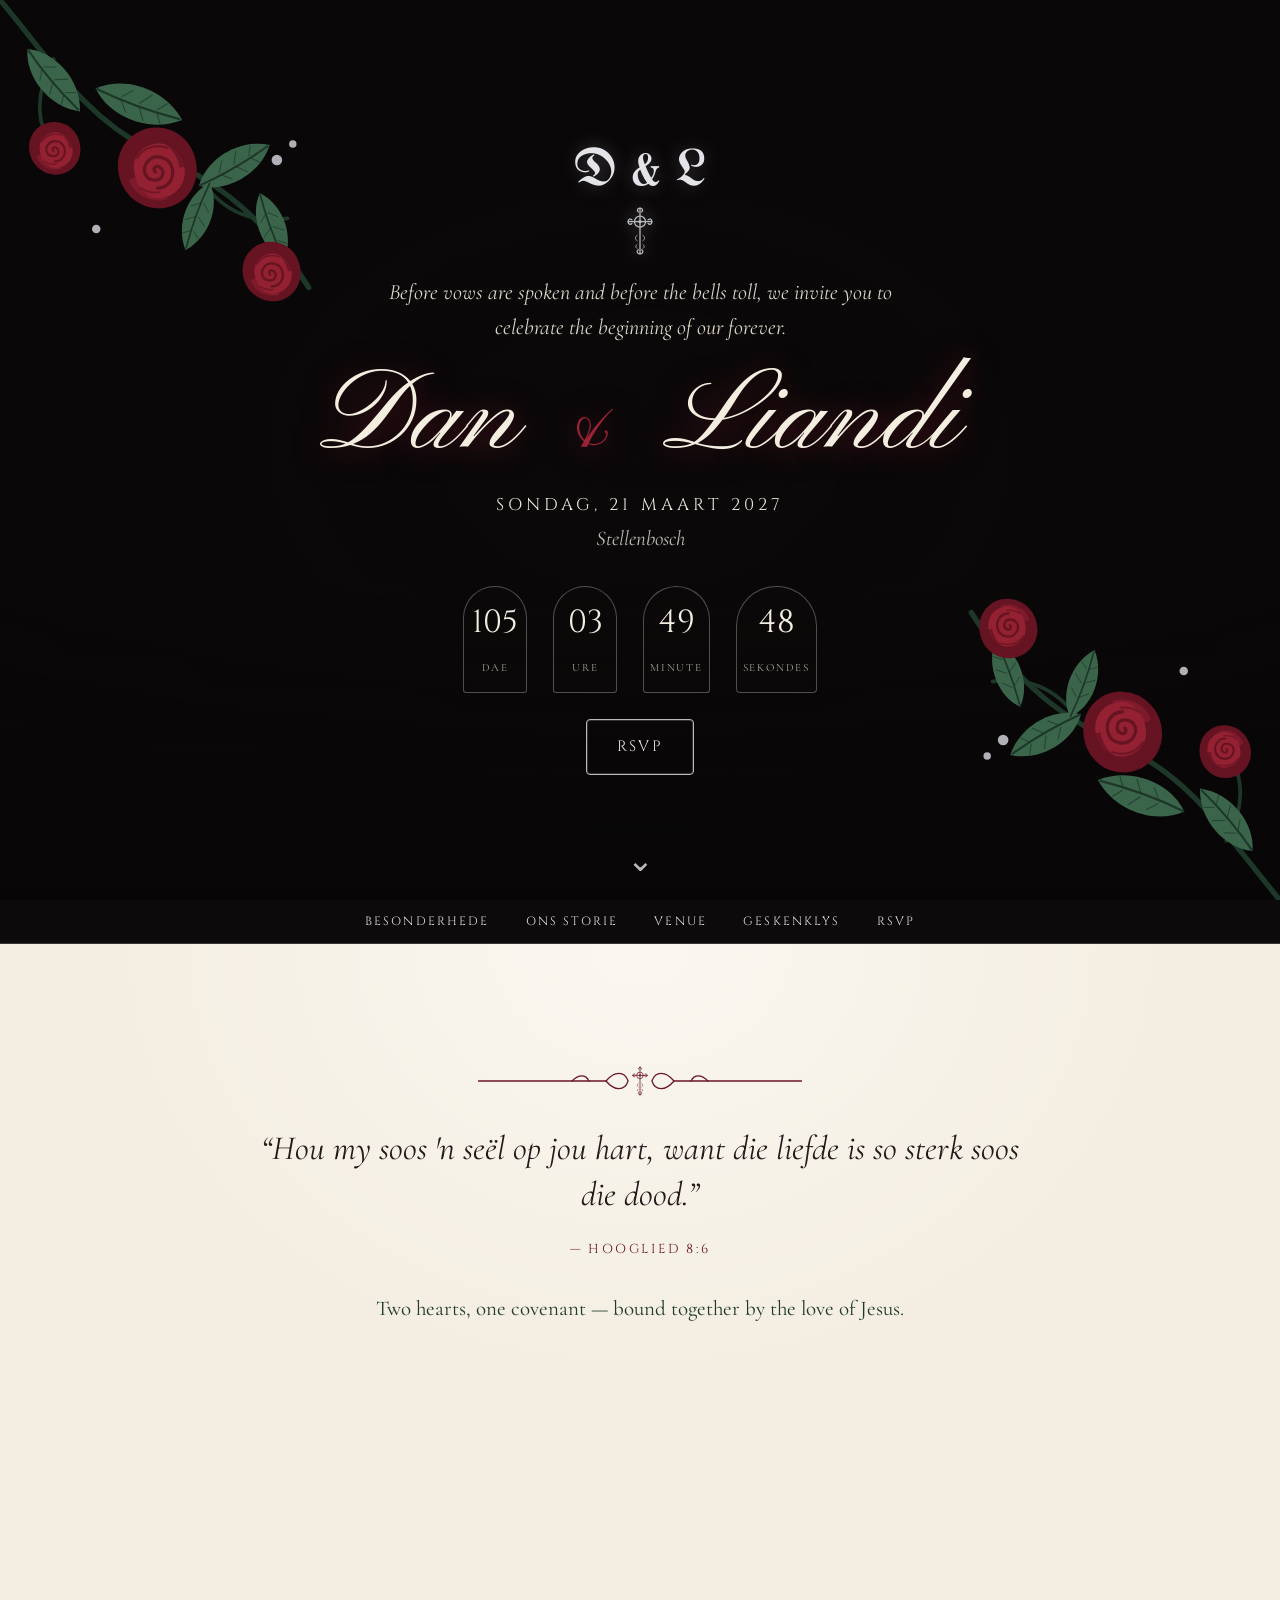
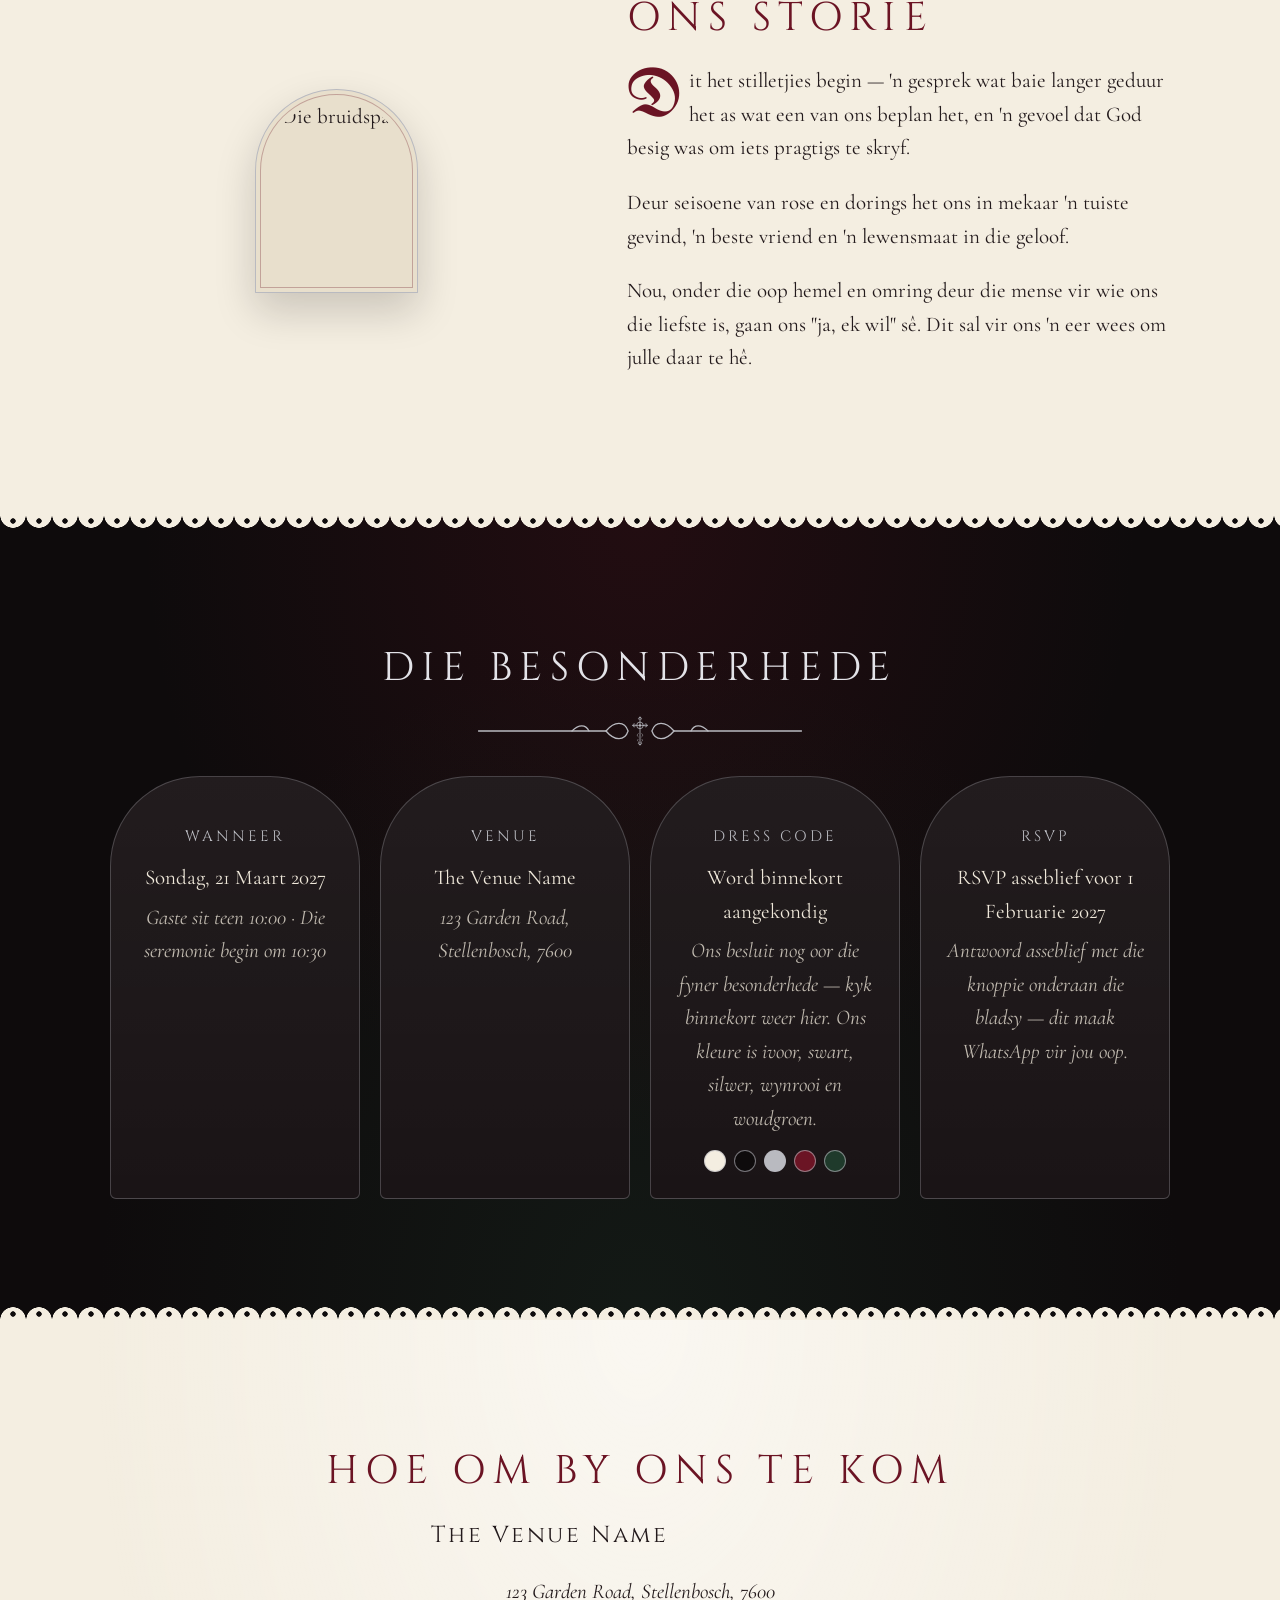
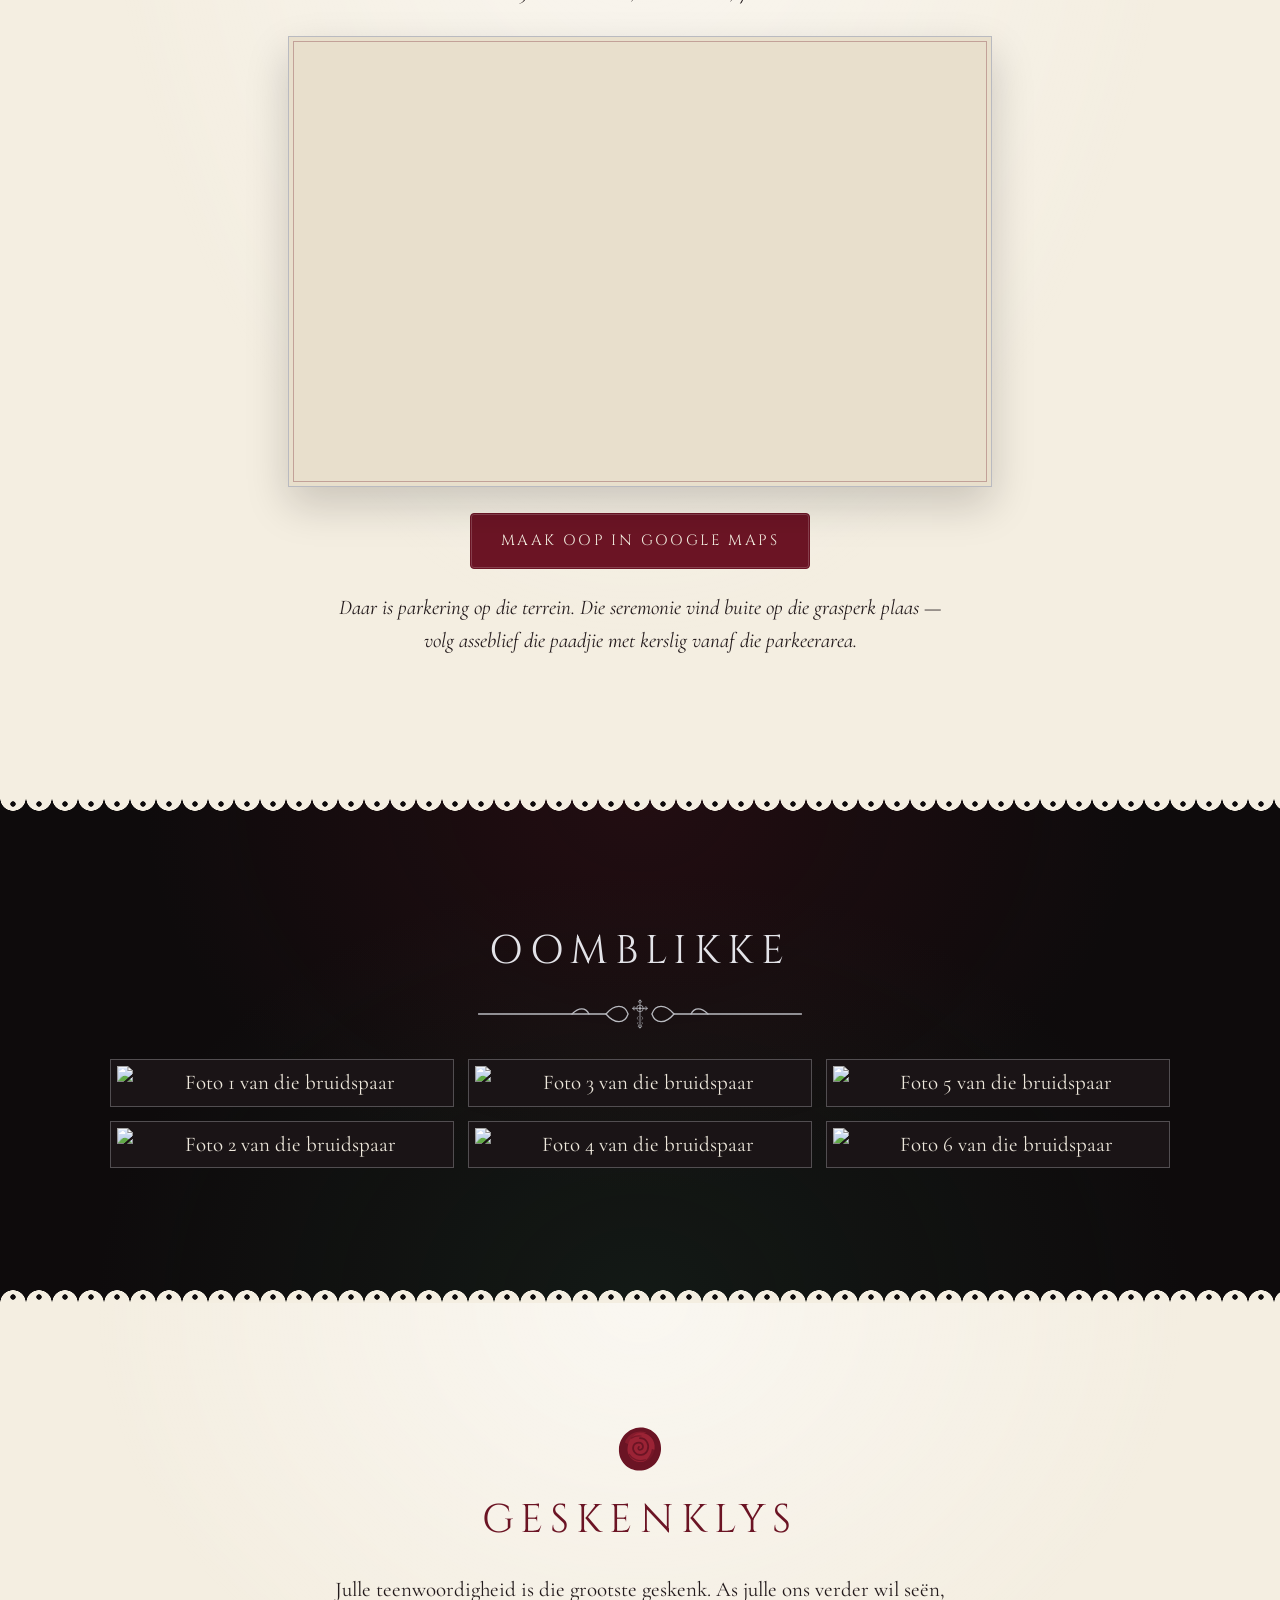
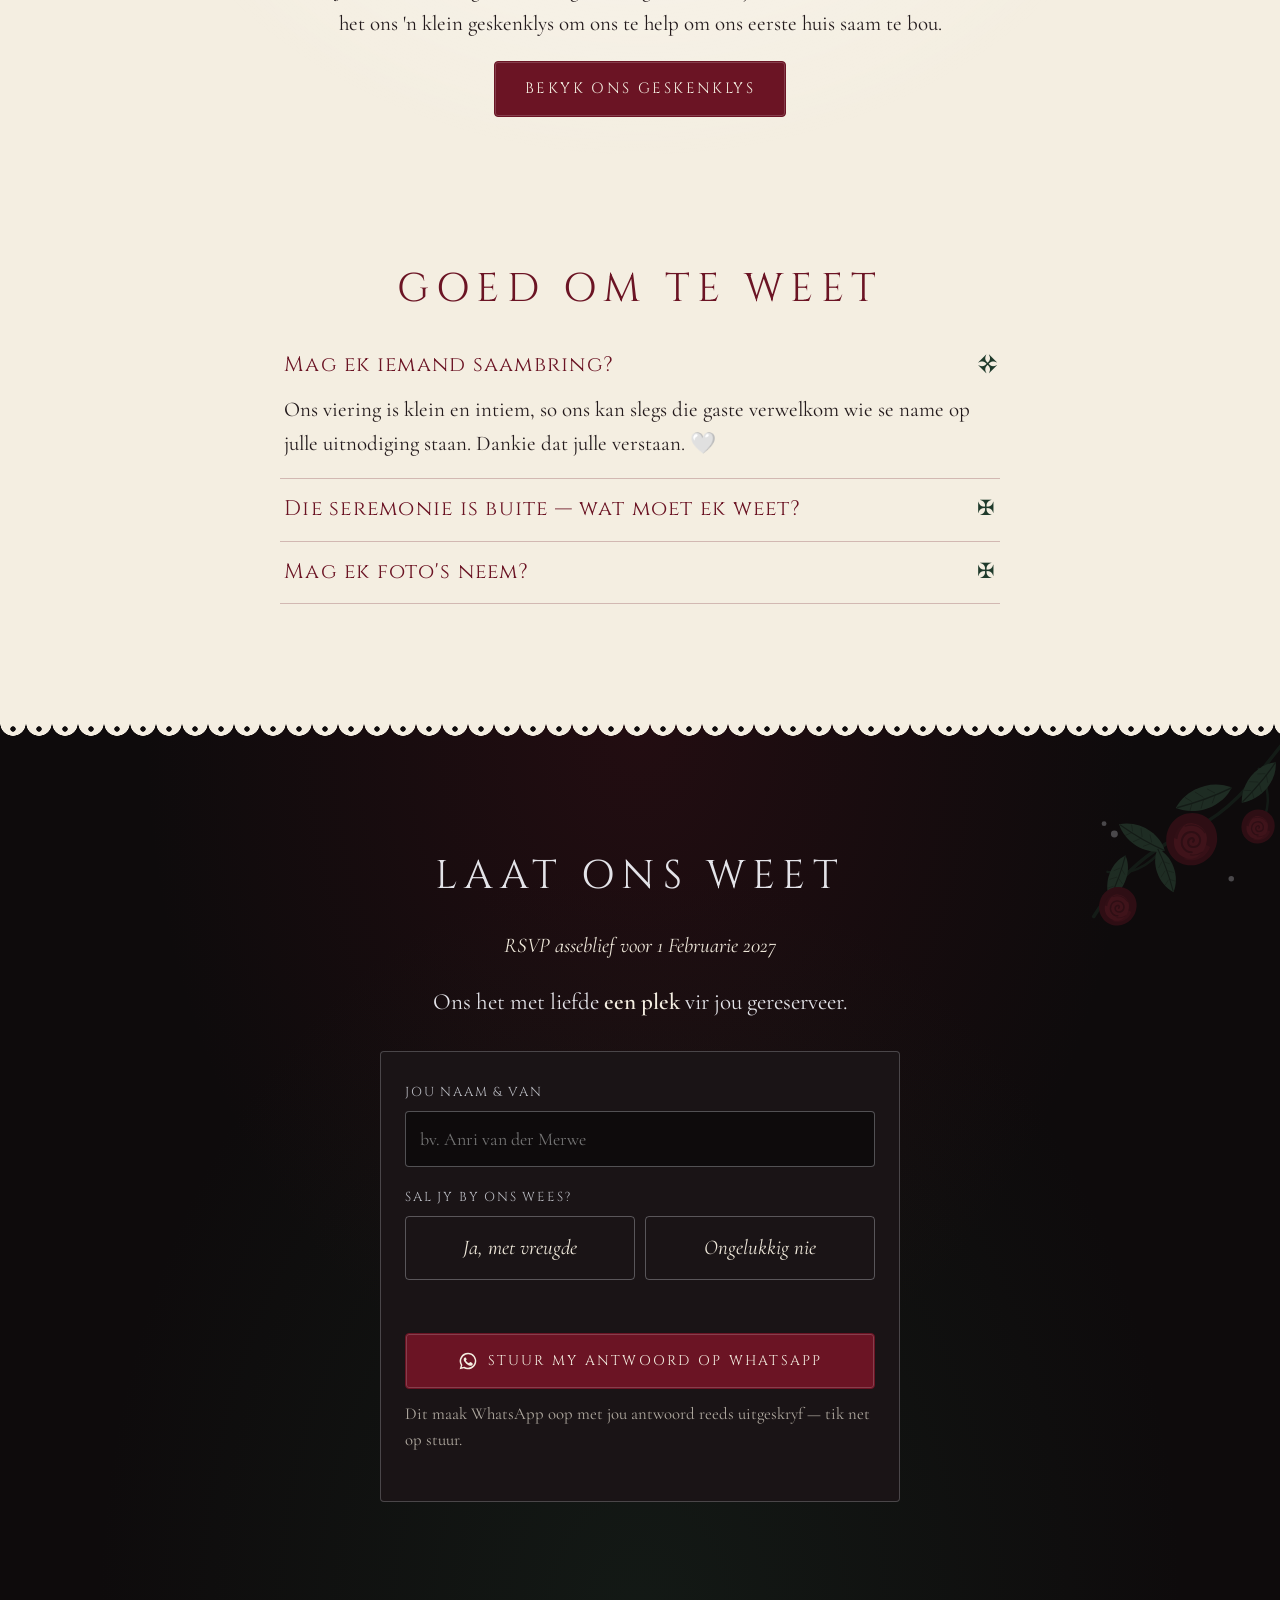
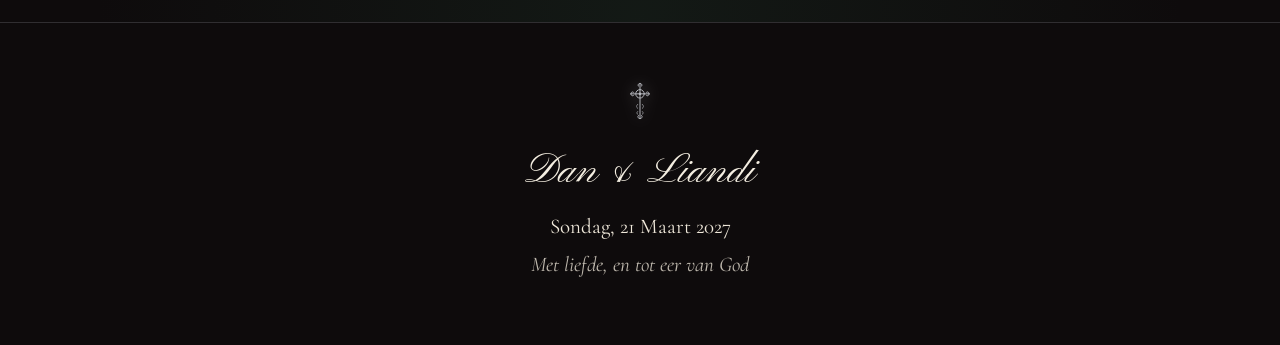
==== index.html @ 7fee4088 "Add files via upload" ====
<!DOCTYPE html>
<html lang="af">
<head>
  <meta charset="utf-8">
  <meta name="viewport" content="width=device-width, initial-scale=1">
  <!-- ✦ Title & WhatsApp link preview: edit these by hand (WhatsApp can't read config.js).
       og:image must be a FULL web address, e.g. https://your-site.netlify.app/images/preview.jpg -->
  <title>Dan &amp; Liandi · Ons Troue</title>
  <meta name="description" content="Voordat die geloftes uitgespreek word en die klokke lui, nooi ons julle om die begin van ons ewigheid saam met ons te vier.">
  <meta property="og:title" content="Dan &amp; Liandi · Ons Troue">
  <meta property="og:description" content="Jy is genooi! Tik om al die besonderhede te sien en te RSVP.">
  <meta property="og:type" content="website">
  <meta property="og:image" content="images/placeholder-hero.svg">
  <meta name="theme-color" content="#0E0B0C">

  <link rel="preconnect" href="https://fonts.googleapis.com">
  <link rel="preconnect" href="https://fonts.gstatic.com" crossorigin>
  <link href="https://fonts.googleapis.com/css2?family=Cinzel:wght@400;600&family=Cormorant+Garamond:ital,wght@0,400;0,500;0,600;1,400&family=Pinyon+Script&family=UnifrakturMaguntia&display=swap" rel="stylesheet">
  <link rel="stylesheet" href="style.css">
  <link rel="icon" href="data:image/svg+xml,%3Csvg xmlns='http://www.w3.org/2000/svg' viewBox='0 0 100 100'%3E%3Ctext y='.9em' font-size='90'%3E🌹%3C/text%3E%3C/svg%3E">
</head>
<body>

<!-- ============ SVG ORNAMENT LIBRARY (roses, leaves, cross) ============ -->
<svg width="0" height="0" style="position:absolute" aria-hidden="true">
  <defs>
    <symbol id="rose" viewBox="0 0 100 100">
      <path d="M50 10C72 9 90 27 89 50C88 73 71 90 49 90C27 90 10 72 11 50C12 28 29 11 50 10Z" style="fill:var(--burgundy)"/>
      <path d="M22 38C28 20 48 14 62 20C50 22 38 30 34 44Z" style="fill:var(--burgundy-lt)" opacity=".55"/>
      <path d="M50 20C67 20 79 33 77 50C75 65 63 76 48 74C35 72 25 61 27 47C29 32 39 21 50 20Z" style="fill:var(--burgundy-lt)"/>
      <path d="M78 52C76 70 60 82 44 80C58 76 70 66 72 50Z" style="fill:var(--burgundy)" opacity=".8"/>
      <path d="M50 30C62 30 68 42 64 52C60 62 46 64 40 56C34 48 38 38 48 38C56 38 58 48 52 51C48 53 45 49 48 46" fill="none" style="stroke:var(--burgundy)" stroke-width="3.2" stroke-linecap="round"/>
      <path d="M30 60C36 70 48 74 60 70" fill="none" style="stroke:var(--burgundy)" stroke-width="2.2" stroke-linecap="round" opacity=".8"/>
      <path d="M34 30C40 26 46 25 52 26" fill="none" style="stroke:var(--burgundy)" stroke-width="2" stroke-linecap="round" opacity=".7"/>
    </symbol>
    <symbol id="leaf" viewBox="0 0 100 50">
      <path d="M2 25C25 2 70 0 98 25C70 50 25 48 2 25Z" style="fill:var(--forest-lt)"/>
      <path d="M2 25C30 22 65 22 96 25" fill="none" style="stroke:var(--forest)" stroke-width="2.4"/>
      <path d="M30 24L40 12M50 24L60 10M70 24L78 13M30 26L40 37M50 26L60 39M70 26L78 36" style="stroke:var(--forest)" stroke-width="1.3" fill="none" opacity=".7"/>
    </symbol>
    <symbol id="spray" viewBox="0 0 320 320">
      <path d="M10 310C60 250 90 200 150 170C200 145 250 120 300 40" fill="none" style="stroke:var(--forest)" stroke-width="5" stroke-linecap="round"/>
      <path d="M60 255C40 220 45 190 60 170M200 140C220 110 250 100 280 105" fill="none" style="stroke:var(--forest)" stroke-width="3.5" stroke-linecap="round"/>
      <use href="#leaf" x="20" y="215" width="80" height="40" transform="rotate(-50 60 235)"/>
      <use href="#leaf" x="95" y="190" width="90" height="45" transform="rotate(-20 140 212)"/>
      <use href="#leaf" x="190" y="135" width="80" height="40" transform="rotate(30 230 155)"/>
      <use href="#leaf" x="230" y="80" width="70" height="35" transform="rotate(-70 265 97)"/>
      <use href="#leaf" x="160" y="90" width="70" height="35" transform="rotate(-110 195 107)"/>
      <use href="#rose" x="110" y="105" width="95" height="95"/>
      <use href="#rose" x="230" y="20" width="70" height="70"/>
      <use href="#rose" x="30" y="140" width="62" height="62"/>
      <circle cx="270" cy="160" r="5" style="fill:var(--silver)"/><circle cx="285" cy="175" r="3.5" style="fill:var(--silver)"/>
      <circle cx="100" cy="95" r="4" style="fill:var(--silver)"/>
    </symbol>
    <symbol id="cross" viewBox="0 0 80 120">
      <g fill="none" stroke="currentColor" stroke-width="3" stroke-linecap="round" stroke-linejoin="round">
        <path d="M40 6V114M12 38H68"/>
        <circle cx="40" cy="38" r="13"/>
        <path d="M40 6c-6 0-8 6-4 9M40 6c6 0 8 6 4 9M12 38c0-6 6-8 9-4M12 38c0 6 6 8 9 4M68 38c0-6-6-8-9-4M68 38c0 6-6 8-9 4M40 114c-7 0-9-7-4-10M40 114c7 0 9-7 4-10"/>
        <path d="M33 70c-5 4-5 10 0 13M47 70c5 4 5 10 0 13M33 92c-4 3-4 7 0 9M47 92c4 3 4 7 0 9" stroke-width="2"/>
      </g>
      <circle cx="40" cy="38" r="4" fill="currentColor"/>
    </symbol>
    <symbol id="divider" viewBox="0 0 400 40">
      <g fill="none" stroke="currentColor" stroke-width="1.5" stroke-linecap="round">
        <path d="M10 20H160M240 20H390"/>
        <path d="M160 20c10-12 22-12 26 0c-4 12-16 12-26 0ZM240 20c-10-12-22-12-26 0c4 12 16 12 26 0Z"/>
        <path d="M120 20c8-8 16-8 20 0M280 20c-8-8-16-8-20 0"/>
      </g>
      <use href="#cross" x="188" y="2" width="24" height="36" style="color:inherit"/>
    </symbol>
  </defs>
</svg>

<!-- ============ OPENING (dark) ============ -->
<header class="hero" id="top">
  <div class="hero__bg" data-bg="images.hero"></div>
  <div class="petals" id="petals" aria-hidden="true"></div>
  <svg class="spray spray--tl" aria-hidden="true"><use href="#spray"/></svg>
  <svg class="spray spray--br" aria-hidden="true"><use href="#spray"/></svg>

  <div class="hero__inner">
    <p class="greeting" id="greeting" hidden></p>
    <div class="monogram" data-bind="couple.monogram"></div>
    <svg class="cross-ornament" aria-hidden="true"><use href="#cross"/></svg>
    <p class="intro" data-bind="words.intro"></p>
    <h1 class="names">
      <span data-bind="couple.partner1"></span>
      <span class="joiner" data-bind="couple.joiner"></span>
      <span data-bind="couple.partner2"></span>
    </h1>
    <p class="hero__date" data-bind="dateText"></p>
    <p class="hero__place" data-bind="venue.town"></p>

    <div class="countdown" id="countdown" data-show="countdown">
      <div><span id="cd-days">0</span><small>dae</small></div>
      <div><span id="cd-hours">0</span><small>ure</small></div>
      <div><span id="cd-mins">0</span><small>minute</small></div>
      <div><span id="cd-secs">0</span><small>sekondes</small></div>
    </div>

    <a class="btn btn--silver" href="#rsvp">RSVP</a>
  </div>
  <a class="scroll-hint" href="#scripture" aria-label="Rol af">⌄</a>
</header>

<nav class="nav" id="nav">
  <a href="#details">Besonderhede</a>
  <a href="#story" data-show="story">Ons storie</a>
  <a href="#venue" data-show="map">Venue</a>
  <a href="#registry" data-show="registry">Geskenklys</a>
  <a href="#rsvp">RSVP</a>
</nav>

<main>

<!-- ============ SCRIPTURE (ivory lace) ============ -->
<section class="section section--ivory scripture" id="scripture">
  <svg class="divider" aria-hidden="true"><use href="#divider"/></svg>
  <blockquote>
    <p>“<span data-bind="words.scripture"></span>”</p>
    <cite>— <span data-bind="words.scriptureRef"></span></cite>
  </blockquote>
  <p class="faith-line" data-bind="words.faithLine"></p>
</section>

<!-- ============ OUR STORY (ivory) ============ -->
<section class="section section--ivory lace-bottom story" id="story" data-show="story">
  <div class="story__grid">
    <figure class="frame frame--arch">
      <img data-src="images.couple" alt="Die bruidspaar" loading="lazy">
    </figure>
    <div>
      <h2 class="heading">Ons Storie</h2>
      <div id="story-text" class="story__text"></div>
    </div>
  </div>
</section>

<!-- ============ DETAILS (dark) ============ -->
<section class="section section--dark details" id="details">
  <h2 class="heading heading--light">Die Besonderhede</h2>
  <svg class="divider divider--silver" aria-hidden="true"><use href="#divider"/></svg>
  <div class="cards">
    <article class="card">
      <h3>Wanneer</h3>
      <p data-bind="dateText"></p>
      <p class="muted" data-bind="timeText"></p>
    </article>
    <article class="card">
      <h3>Venue</h3>
      <p data-bind="venue.name"></p>
      <p class="muted" data-bind="venue.address"></p>
    </article>
    <article class="card">
      <h3>Dress Code</h3>
      <p data-bind="dressCode.title"></p>
      <p class="muted" data-bind="dressCode.text"></p>
      <div class="swatches" id="swatches"></div>
    </article>
    <article class="card">
      <h3>RSVP</h3>
      <p data-bind="rsvp.deadlineText"></p>
      <p class="muted">Antwoord asseblief met die knoppie onderaan die bladsy — dit maak WhatsApp vir jou oop.</p>
    </article>
  </div>
</section>

<!-- ============ VENUE & MAP (ivory) ============ -->
<section class="section section--ivory lace-top lace-bottom venue" id="venue" data-show="map">
  <h2 class="heading">Hoe om by ons te kom</h2>
  <p class="venue__name" data-bind="venue.name"></p>
  <p class="muted" data-bind="venue.address"></p>
  <div class="map frame">
    <iframe id="map-frame" title="Kaart na die venue" loading="lazy" referrerpolicy="no-referrer-when-downgrade"></iframe>
  </div>
  <div class="btn-row">
    <a class="btn" id="maps-btn" target="_blank" rel="noopener">Maak oop in Google Maps</a>
    <a class="btn btn--ghost" id="waze-btn" target="_blank" rel="noopener" hidden>Maak oop in Waze</a>
  </div>
  <p class="note" data-bind="venue.directionsNote"></p>
</section>

<!-- ============ GALLERY (dark) ============ -->
<section class="section section--dark gallery" id="gallery" data-show="gallery">
  <h2 class="heading heading--light">Oomblikke</h2>
  <svg class="divider divider--silver" aria-hidden="true"><use href="#divider"/></svg>
  <div class="gallery__grid" id="gallery-grid"></div>
</section>

<!-- ============ REGISTRY (ivory) ============ -->
<section class="section section--ivory lace-top registry" id="registry" data-show="registry">
  <svg class="rose-mini" aria-hidden="true"><use href="#rose"/></svg>
  <h2 class="heading">Geskenklys</h2>
  <p class="narrow" data-bind="registry.text"></p>
  <a class="btn" id="registry-btn" target="_blank" rel="noopener" data-bind="registry.buttonText"></a>
</section>

<!-- ============ GOOD TO KNOW (ivory) ============ -->
<section class="section section--ivory lace-bottom faq" id="faq" data-show="faq">
  <h2 class="heading">Goed om te weet</h2>
  <div class="faq__list" id="faq-list"></div>
</section>

<!-- ============ RSVP (dark) ============ -->
<section class="section section--dark rsvp" id="rsvp">
  <svg class="spray spray--rsvp" aria-hidden="true"><use href="#spray"/></svg>
  <h2 class="heading heading--light">Laat ons weet</h2>
  <p class="muted" data-bind="rsvp.deadlineText"></p>
  <p class="seats-note" id="seats-note"></p>

  <form class="rsvp__form" id="rsvp-form" novalidate>
    <label class="field">
      <span>Jou naam &amp; van</span>
      <input id="rsvp-name" type="text" autocomplete="name" placeholder="bv. Anri van der Merwe" required>
    </label>

    <fieldset class="choice">
      <legend id="attend-legend">Sal jy by ons wees?</legend>
      <label><input type="radio" name="attend" value="yes"><span>Ja, met vreugde</span></label>
      <label><input type="radio" name="attend" value="no"><span>Ongelukkig nie</span></label>
    </fieldset>

    <label class="field" id="seats-field" hidden>
      <span>Hoeveel van julle kom?</span>
      <select id="rsvp-seats"></select>
    </label>

    <label class="field" id="dietary-field" hidden>
      <span>Enige dieetvereistes? <em>(opsioneel)</em></span>
      <input id="rsvp-dietary" type="text" placeholder="bv. vegetaries, neutallergie">
    </label>

    <p class="form-error" id="rsvp-error" role="alert"></p>
    <button class="btn btn--whatsapp" type="submit">
      <svg viewBox="0 0 24 24" width="20" height="20" aria-hidden="true"><path fill="currentColor" d="M12 2a10 10 0 0 0-8.6 15.1L2 22l5-1.3A10 10 0 1 0 12 2Zm0 18.2a8.2 8.2 0 0 1-4.2-1.2l-.3-.2-3 .8.8-2.9-.2-.3A8.2 8.2 0 1 1 12 20.2Zm4.5-6.1c-.2-.1-1.5-.7-1.7-.8s-.4-.1-.6.1-.7.8-.8 1-.3.2-.5.1a6.7 6.7 0 0 1-3.3-2.9c-.2-.4.2-.4.7-1.3.1-.2 0-.3 0-.4l-.8-1.8c-.2-.5-.4-.4-.6-.4h-.5a1 1 0 0 0-.7.3 3 3 0 0 0-.9 2.2 5.2 5.2 0 0 0 1.1 2.8 11.9 11.9 0 0 0 4.6 4c1.7.7 2.4.8 3.2.7a2.8 2.8 0 0 0 1.8-1.3 2.3 2.3 0 0 0 .2-1.3c-.1-.1-.3-.2-.5-.3Z"/></svg>
      Stuur my antwoord op WhatsApp
    </button>
    <p class="tiny">Dit maak WhatsApp oop met jou antwoord reeds uitgeskryf — tik net op stuur.</p>
  </form>
</section>

</main>

<footer class="footer">
  <svg class="cross-ornament cross-ornament--sm" aria-hidden="true"><use href="#cross"/></svg>
  <p class="footer__names"><span data-bind="couple.partner1"></span> <span data-bind="couple.joiner"></span> <span data-bind="couple.partner2"></span></p>
  <p data-bind="dateText"></p>
  <p class="muted" data-bind="words.footer"></p>
</footer>

<script src="config.js"></script>
<script src="script.js"></script>
</body>
</html>
---- style.css ----
/* =====================================================================
   STYLES  ✦  colours & fonts are set in config.js (theme) — these are
   the fallbacks used if config.js is missing.
   ===================================================================== */
:root {
  --ivory: #F4EEE1;
  --ivory-deep: #E8DFCC;
  --black: #0E0B0C;
  --black-soft: #1A1416;
  --burgundy: #6B1424;
  --burgundy-lt: #9B2335;
  --forest: #1F3A2B;
  --forest-lt: #3E6B4F;
  --silver: #B9BAC0;
  --silver-lt: #E3E3E8;
  --text-dark: #231A1C;
  --text-light: #EFE8DA;

  --font-gothic: 'UnifrakturMaguntia', serif;
  --font-display: 'Cinzel', serif;
  --font-script: 'Pinyon Script', cursive;
  --font-body: 'Cormorant Garamond', Georgia, serif;

  /* layout */
  --max-width: 1060px;
  --radius: 4px;
  --section-pad: clamp(64px, 10vw, 120px);
}

* { box-sizing: border-box; }
html { scroll-behavior: smooth; }
body {
  margin: 0;
  font-family: var(--font-body);
  font-size: clamp(18px, 2.1vw, 21px);
  line-height: 1.6;
  color: var(--text-dark);
  background: var(--black);
  -webkit-font-smoothing: antialiased;
  overflow-x: hidden;
}
img { max-width: 100%; display: block; }
a { color: inherit; }
[hidden] { display: none !important; }

/* ---------- shared bits ---------- */
.section {
  position: relative;
  padding: var(--section-pad) 20px;
  text-align: center;
}
.section > * { max-width: var(--max-width); margin-left: auto; margin-right: auto; }
.section--ivory {
  background:
    radial-gradient(ellipse at top, rgba(255,255,255,.55), transparent 60%),
    var(--ivory);
  color: var(--text-dark);
}
.section--dark {
  background:
    radial-gradient(ellipse at 50% 0%, rgba(107,20,36,.22), transparent 55%),
    radial-gradient(ellipse at 50% 100%, rgba(31,58,43,.30), transparent 60%),
    var(--black);
  color: var(--text-light);
}
.section--ivory + .section--ivory { background: var(--ivory); }
.heading {
  font-family: var(--font-display);
  font-weight: 400;
  letter-spacing: .18em;
  text-transform: uppercase;
  font-size: clamp(26px, 4.2vw, 40px);
  margin: 0 auto 14px;
  color: var(--burgundy);
}
.heading--light { color: var(--silver-lt); }
.muted { opacity: .78; font-style: italic; }
.narrow { max-width: 620px !important; }
.note { font-style: italic; max-width: 620px !important; margin-top: 22px; }
.tiny { font-size: .8em; opacity: .7; margin-top: 12px; }

.divider { width: min(340px, 80%); height: 34px; color: var(--burgundy); display: block; margin: 0 auto 28px; }
.divider--silver { color: var(--silver); }

/* ---------- lace edges (scalloped + eyelets) ----------
   add class "lace-top" and/or "lace-bottom" to an ivory section that touches a dark one */
.lace-top::before,
.lace-bottom::after {
  content: "";
  position: absolute; left: 0; right: 0;
  height: 26px;
  max-width: none;
  background:
    radial-gradient(circle at 13px 20px, var(--black) 2.4px, transparent 3px) 0 0 / 26px 26px repeat-x,
    radial-gradient(circle at 13px 26px, var(--ivory) 12.5px, transparent 13px) 0 0 / 26px 26px repeat-x;
  pointer-events: none;
  z-index: 2;
}
.lace-top::before { top: -25px; }
.lace-bottom::after { bottom: -25px; transform: scaleY(-1); }

/* ---------- buttons ---------- */
.btn {
  display: inline-flex; align-items: center; justify-content: center; gap: 10px;
  font-family: var(--font-display);
  letter-spacing: .16em; text-transform: uppercase; font-size: 15px;
  text-decoration: none;
  padding: 15px 30px;
  border: 1px solid var(--burgundy);
  background: var(--burgundy);
  color: var(--ivory);
  border-radius: var(--radius);
  cursor: pointer;
  transition: transform .2s, background .2s, box-shadow .2s;
  box-shadow: 0 0 0 3px transparent, inset 0 0 0 1px rgba(255,255,255,.18);
}
.btn:hover { background: var(--burgundy-lt); transform: translateY(-2px); }
.btn--ghost { background: transparent; color: var(--burgundy); }
.btn--ghost:hover { color: var(--ivory); }
.btn--silver {
  background: transparent; border-color: var(--silver); color: var(--silver-lt);
  margin-top: 26px;
}
.btn--silver:hover { background: rgba(185,186,192,.12); }
.btn--whatsapp { width: 100%; padding: 17px 20px; font-size: 14px; }
.btn-row { display: flex; gap: 14px; justify-content: center; flex-wrap: wrap; margin-top: 26px; }

/* ---------- ornaments ---------- */
.cross-ornament { width: 34px; height: 52px; color: var(--silver); display: block; margin: 8px auto 18px; filter: drop-shadow(0 0 8px rgba(227,227,232,.35)); }
.cross-ornament--sm { width: 26px; height: 40px; }
.spray { position: absolute; width: clamp(150px, 30vw, 340px); height: clamp(150px, 30vw, 340px); pointer-events: none; z-index: 1; opacity: .95; }
.spray--tl { top: -10px; left: -10px; transform: scaleY(-1); }
.spray--br { bottom: -10px; right: -10px; transform: scaleX(-1); }
.spray--rsvp { top: 0; right: -20px; opacity: .35; transform: scaleX(-1) scaleY(-1); width: 220px; height: 220px; }
.rose-mini { width: 54px; height: 54px; display: block; margin: 0 auto 12px; }

/* ---------- HERO ---------- */
.hero {
  position: relative;
  min-height: 100svh;
  display: grid; place-items: center;
  text-align: center;
  color: var(--text-light);
  padding: 90px 22px 70px;
  overflow: hidden;
  background: var(--black);
}
.hero__bg {
  position: absolute; inset: 0;
  background-size: cover; background-position: center;
  filter: grayscale(.2) contrast(1.05);
}
.hero__bg::after {
  content: ""; position: absolute; inset: 0;
  background:
    radial-gradient(ellipse at center,
    rgb(14 11 12 / .50) 0%,
    rgb(14 11 12 / .75) 80%),
    linear-gradient(to bottom, transparent 65%, var(--black));
}
/*.hero__inner { text-shadow: 0 1px 14px rgba(14,11,12,.75); }*/
.hero__inner { position: relative; z-index: 2; max-width: 720px; animation: rise 1.6s ease both; }
.greeting { font-family: var(--font-display); letter-spacing: .14em; font-size: .9em; color: var(--silver-lt); margin: 0 0 10px; }
.monogram { font-family: var(--font-gothic); font-size: clamp(34px, 6vw, 52px); color: var(--silver-lt); line-height: 1; text-shadow: 0 0 18px rgba(227,227,232,.25); }
.intro { font-style: italic; font-size: clamp(18px, 2.4vw, 22px); max-width: 560px; margin: 0 auto 10px; opacity: .92; }
.names {
  font-family: var(--font-script);
  font-weight: 400;
  font-size: clamp(56px, 12vw, 116px);
  line-height: 1.05;
  margin: 14px 0 10px;
  color: var(--ivory);
  text-shadow: 0 2px 30px rgba(155,35,53,.55);
}
.names span { display: inline-block; }
.joiner { color: var(--burgundy-lt); font-size: .7em; margin: 0 .15em; }
.hero__date { font-family: var(--font-display); letter-spacing: .24em; text-transform: uppercase; font-size: clamp(14px, 1.9vw, 17px); margin: 4px 0; }
.hero__place { font-style: italic; margin: 0; opacity: .8; }

.countdown { display: flex; justify-content: center; gap: clamp(10px, 3vw, 26px); margin-top: 30px; }
.countdown div {
  min-width: 64px; padding: 10px 6px;
  border: 1px solid rgba(185,186,192,.4);
  border-radius: 40px 40px 4px 4px; /* gothic arch */
  background: rgba(14,11,12,.4);
}
.countdown span { display: block; font-family: var(--font-display); font-size: clamp(22px, 4vw, 32px); color: var(--ivory); }
.countdown small { font-size: 11px; letter-spacing: .16em; text-transform: uppercase; opacity: .7; }

.scroll-hint { position: absolute; bottom: 14px; left: 50%; transform: translateX(-50%); z-index: 2; color: var(--silver); text-decoration: none; font-size: 32px; animation: bob 2.2s ease-in-out infinite; }

/* floating rose petals */
.petals { position: absolute; inset: 0; z-index: 1; pointer-events: none; }
.petal {
  position: absolute; top: -40px;
  width: 14px; height: 18px;
  background: radial-gradient(circle at 30% 30%, var(--burgundy-lt), var(--burgundy));
  border-radius: 80% 0 80% 0;
  opacity: .75;
  animation: fall linear infinite;
}

/* ---------- NAV ---------- */
.nav {
  position: sticky; top: 0; z-index: 20;
  display: flex; justify-content: center; gap: clamp(12px, 4vw, 36px); flex-wrap: wrap;
  padding: 12px 10px;
  background: rgba(14,11,12,.92);
  backdrop-filter: blur(6px);
  border-bottom: 1px solid rgba(185,186,192,.25);
}
.nav a { color: var(--silver-lt); text-decoration: none; font-family: var(--font-display); font-size: 12px; letter-spacing: .18em; text-transform: uppercase; }
.nav a:hover { color: var(--ivory); }
@media (max-width: 520px) {
  .nav { flex-wrap: nowrap; justify-content: flex-start; overflow-x: auto; gap: 18px; padding: 12px 16px; scrollbar-width: none; }
  .nav::-webkit-scrollbar { display: none; }
  .nav a { flex: none; font-size: 11px; }
}

/* ---------- SCRIPTURE ---------- */
.scripture blockquote { margin: 0 auto; max-width: 760px; }
.scripture blockquote p { font-size: clamp(24px, 3.6vw, 34px); font-style: italic; line-height: 1.35; margin: 0 0 12px; color: var(--text-dark); }
.scripture cite { font-family: var(--font-display); font-style: normal; letter-spacing: .2em; font-size: 13px; text-transform: uppercase; color: var(--burgundy); }
.faith-line { margin-top: 28px; color: var(--forest); }

/* ---------- STORY ---------- */
.story__grid { display: grid; grid-template-columns: 1fr; gap: 40px; align-items: center; text-align: left; }
.story__grid .heading { text-align: left; }
.story__text p { margin: 0 0 1em; }
.story__text p:first-child::first-letter { font-family: var(--font-gothic); font-size: 3.2em; float: left; line-height: .9; padding: 4px 8px 0 0; color: var(--burgundy); }
@media (min-width: 760px) { .story__grid { grid-template-columns: 5fr 6fr; gap: 64px; } }

/* frames */
.frame { position: relative; margin: 0; padding: 10px; border: 1px solid var(--silver); background: var(--ivory-deep); box-shadow: 0 18px 40px rgba(14,11,12,.18); }
.frame::after { content: ""; position: absolute; inset: 4px; border: 1px solid rgba(107,20,36,.3); pointer-events: none; }
.frame img { width: 100%; height: 100%; object-fit: cover; }
.frame--arch, .frame--arch img { border-radius: 999px 999px 6px 6px; }
.frame--arch { aspect-ratio: 4 / 5; max-width: 420px; margin: 0 auto; }
.frame--arch::after { border-radius: 999px 999px 4px 4px; }

/* ---------- DETAILS ---------- */
.cards { display: grid; grid-template-columns: repeat(auto-fit, minmax(220px, 1fr)); gap: 20px; }
.card {
  padding: 30px 22px 26px;
  background: linear-gradient(180deg, rgba(255,255,255,.035), rgba(255,255,255,0)), var(--black-soft);
  border: 1px solid rgba(185,186,192,.28);
  border-radius: 90px 90px 6px 6px; /* gothic window */
  position: relative;
}
.card h3 { font-family: var(--font-display); font-weight: 400; letter-spacing: .2em; text-transform: uppercase; font-size: 15px; color: var(--silver); margin: 18px 0 12px; }
.card p { margin: 0 0 6px; }
.swatches { display: flex; gap: 8px; justify-content: center; margin-top: 14px; }
.swatches span { width: 22px; height: 22px; border-radius: 50%; border: 1px solid rgba(185,186,192,.6); }

/* ---------- VENUE ---------- */
.venue__name { font-family: var(--font-display); letter-spacing: .12em; font-size: 1.1em; margin: 0; }
.map { margin: 28px auto 0; aspect-ratio: 16 / 10; max-height: 440px; padding: 8px; }
.map iframe { width: 100%; height: 100%; border: 0; filter: grayscale(.5) sepia(.15); }

/* ---------- GALLERY ---------- */
.gallery__grid { columns: 2 160px; column-gap: 14px; }
.gallery__grid figure { margin: 0 0 14px; break-inside: avoid; border: 1px solid rgba(185,186,192,.35); padding: 6px; background: var(--black-soft); }
.gallery__grid img { width: 100%; transition: transform .5s, filter .5s; filter: grayscale(.15); }
.gallery__grid figure:hover img { filter: none; }
@media (min-width: 760px) { .gallery__grid { columns: 3; } }

/* ---------- FAQ ---------- */
.registry + .faq { padding-top: 20px; }
.faq__list { max-width: 720px !important; text-align: left; }
.faq details { border-bottom: 1px solid rgba(107,20,36,.25); padding: 14px 4px; }
.faq summary { cursor: pointer; font-family: var(--font-display); letter-spacing: .06em; color: var(--burgundy); list-style: none; display: flex; justify-content: space-between; gap: 16px; }
.faq summary::-webkit-details-marker { display: none; }
.faq summary::after { content: "✠"; color: var(--forest); transition: transform .3s; }
.faq details[open] summary::after { transform: rotate(45deg); }
.faq details p { margin: 10px 0 4px; }

/* ---------- RSVP ---------- */
.rsvp { overflow: hidden; }
.seats-note { font-size: 1.1em; color: var(--silver-lt); margin: 12px auto 0; }
.seats-note strong { color: var(--ivory); font-weight: 600; }
.rsvp__form {
  max-width: 520px !important; margin-top: 30px !important;
  text-align: left;
  padding: 30px 24px;
  background: var(--black-soft);
  border: 1px solid rgba(185,186,192,.3);
  border-radius: var(--radius);
  position: relative; z-index: 2;
}
.field { display: block; margin-bottom: 20px; }
.field span, .choice legend { display: block; font-family: var(--font-display); font-size: 13px; letter-spacing: .14em; text-transform: uppercase; color: var(--silver); margin-bottom: 8px; }
.field em { text-transform: none; letter-spacing: 0; opacity: .7; }
.field input, .field select {
  width: 100%; padding: 13px 14px;
  font: inherit; font-size: 18px;
  color: var(--text-light);
  background: var(--black);
  border: 1px solid rgba(185,186,192,.4);
  border-radius: var(--radius);
}
.field input:focus, .field select:focus { outline: 2px solid var(--burgundy-lt); outline-offset: 1px; }
.choice { border: 0; padding: 0; margin: 0 0 20px; display: grid; grid-template-columns: 1fr 1fr; gap: 10px; }
.choice legend { grid-column: 1 / -1; padding: 0; }
.choice label { position: relative; cursor: pointer; }
.choice input { position: absolute; opacity: 0; }
.choice label span {
  display: block; text-align: center; padding: 14px 8px;
  border: 1px solid rgba(185,186,192,.4); border-radius: var(--radius);
  font-style: italic; transition: all .2s;
}
.choice input:checked + span { background: var(--burgundy); border-color: var(--burgundy-lt); color: var(--ivory); }
.choice input:focus-visible + span { outline: 2px solid var(--silver); }
.form-error { color: #f0a3ad; min-height: 1.2em; margin: 0 0 10px; font-size: .9em; }

/* ---------- FOOTER ---------- */
.footer { background: var(--black); color: var(--text-light); text-align: center; padding: 50px 20px 60px; border-top: 1px solid rgba(185,186,192,.2); }
.footer p { margin: 4px 0; }
.footer__names { font-family: var(--font-script); font-size: 42px; color: var(--ivory); }

/* ---------- animations ---------- */
@keyframes rise { from { opacity: 0; transform: translateY(18px); } to { opacity: 1; transform: none; } }
@keyframes bob { 50% { transform: translate(-50%, 6px); } }
@keyframes fall {
  0%   { transform: translate(0, 0) rotate(0deg); }
  100% { transform: translate(var(--drift, 60px), 110vh) rotate(540deg); }
}
.reveal { opacity: 0; transform: translateY(24px); transition: opacity 1s ease, transform 1s ease; }
.reveal.is-visible { opacity: 1; transform: none; }
@media (prefers-reduced-motion: reduce) {
  *, *::before, *::after { animation: none !important; transition: none !important; }
  .reveal { opacity: 1; transform: none; }
}
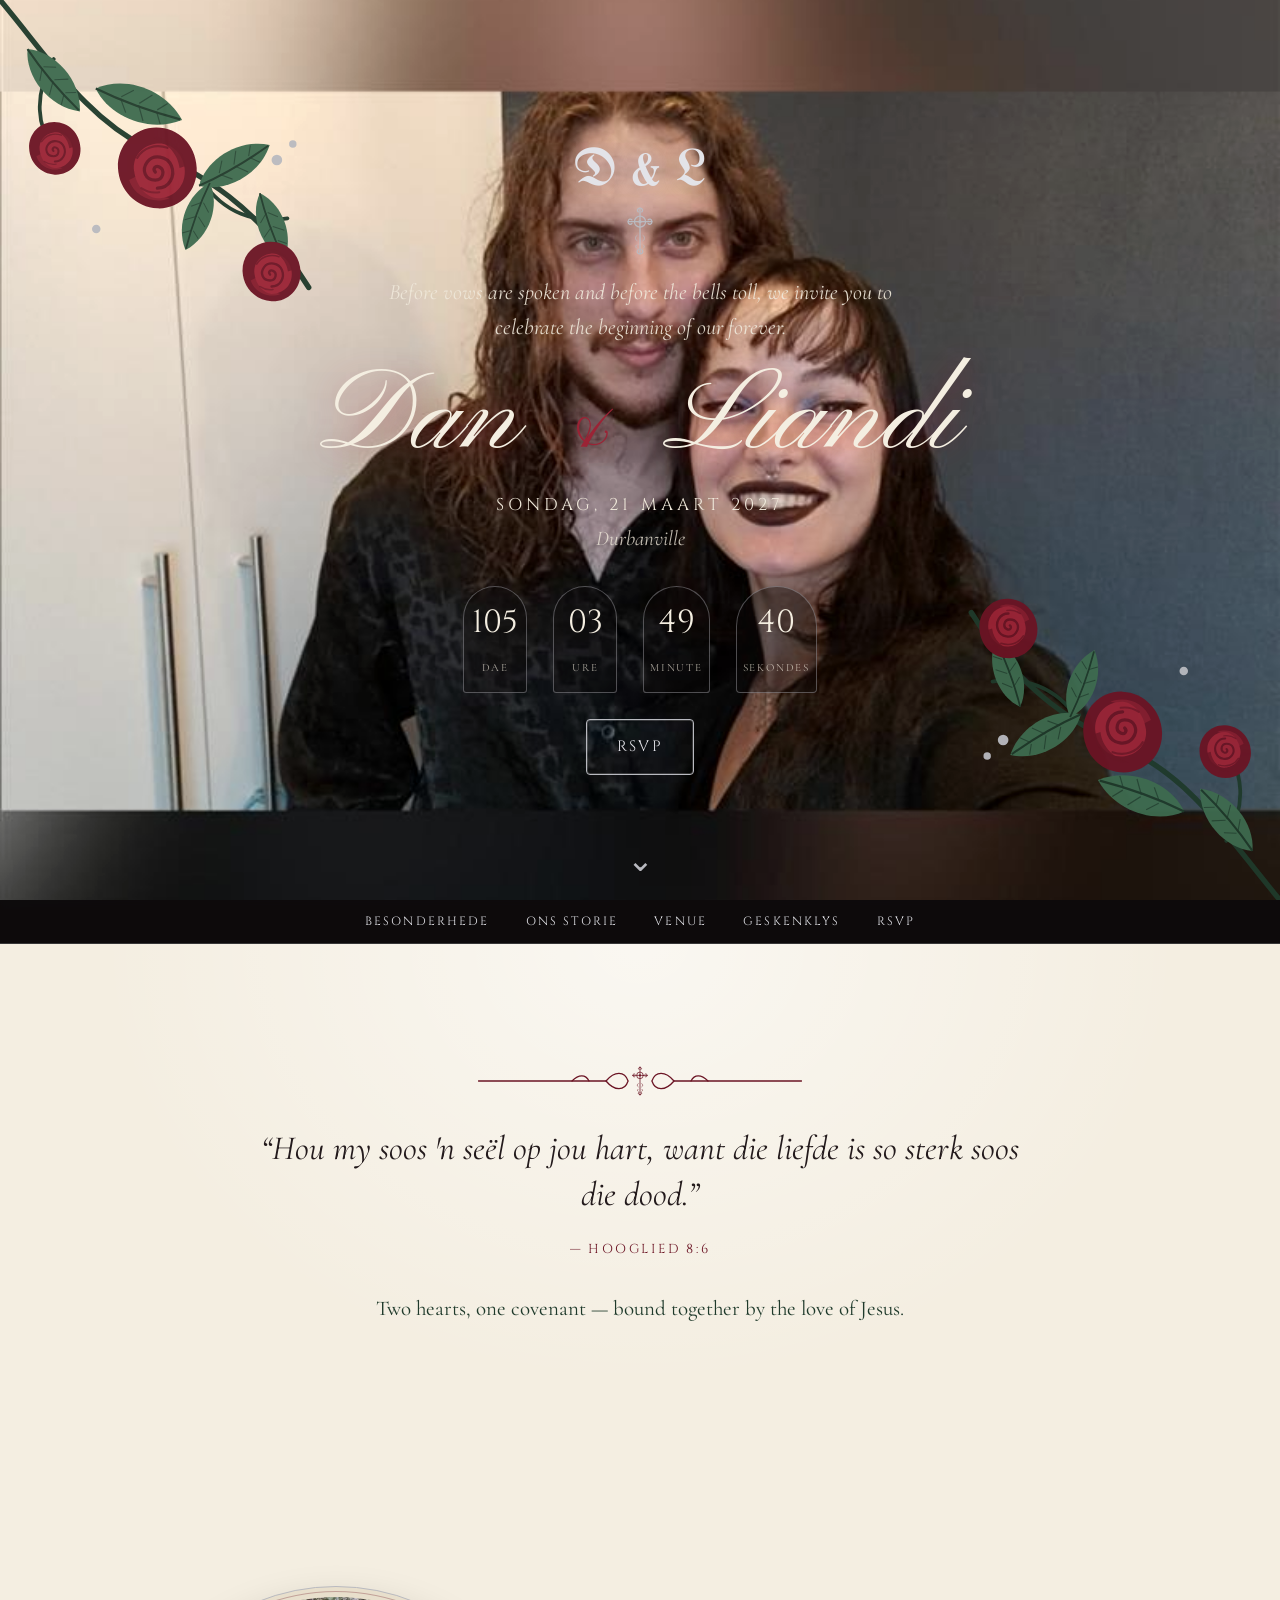
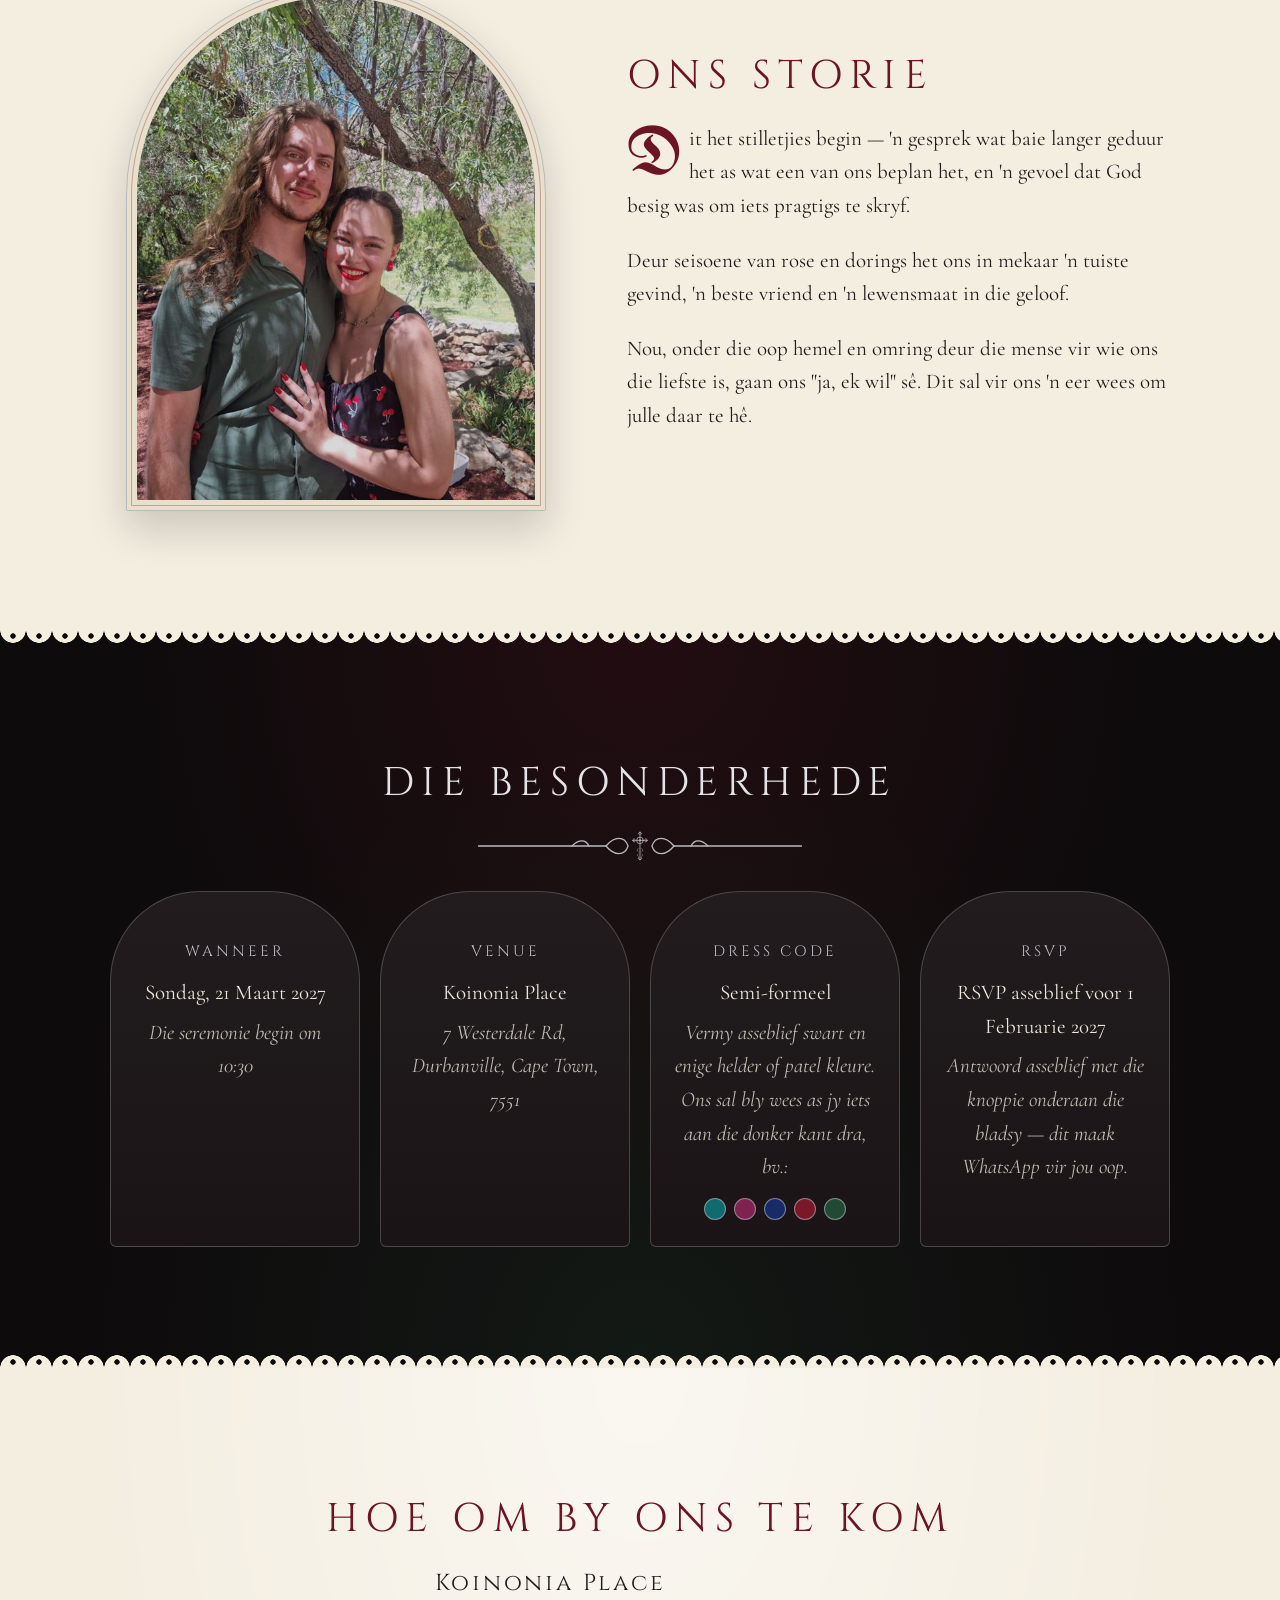
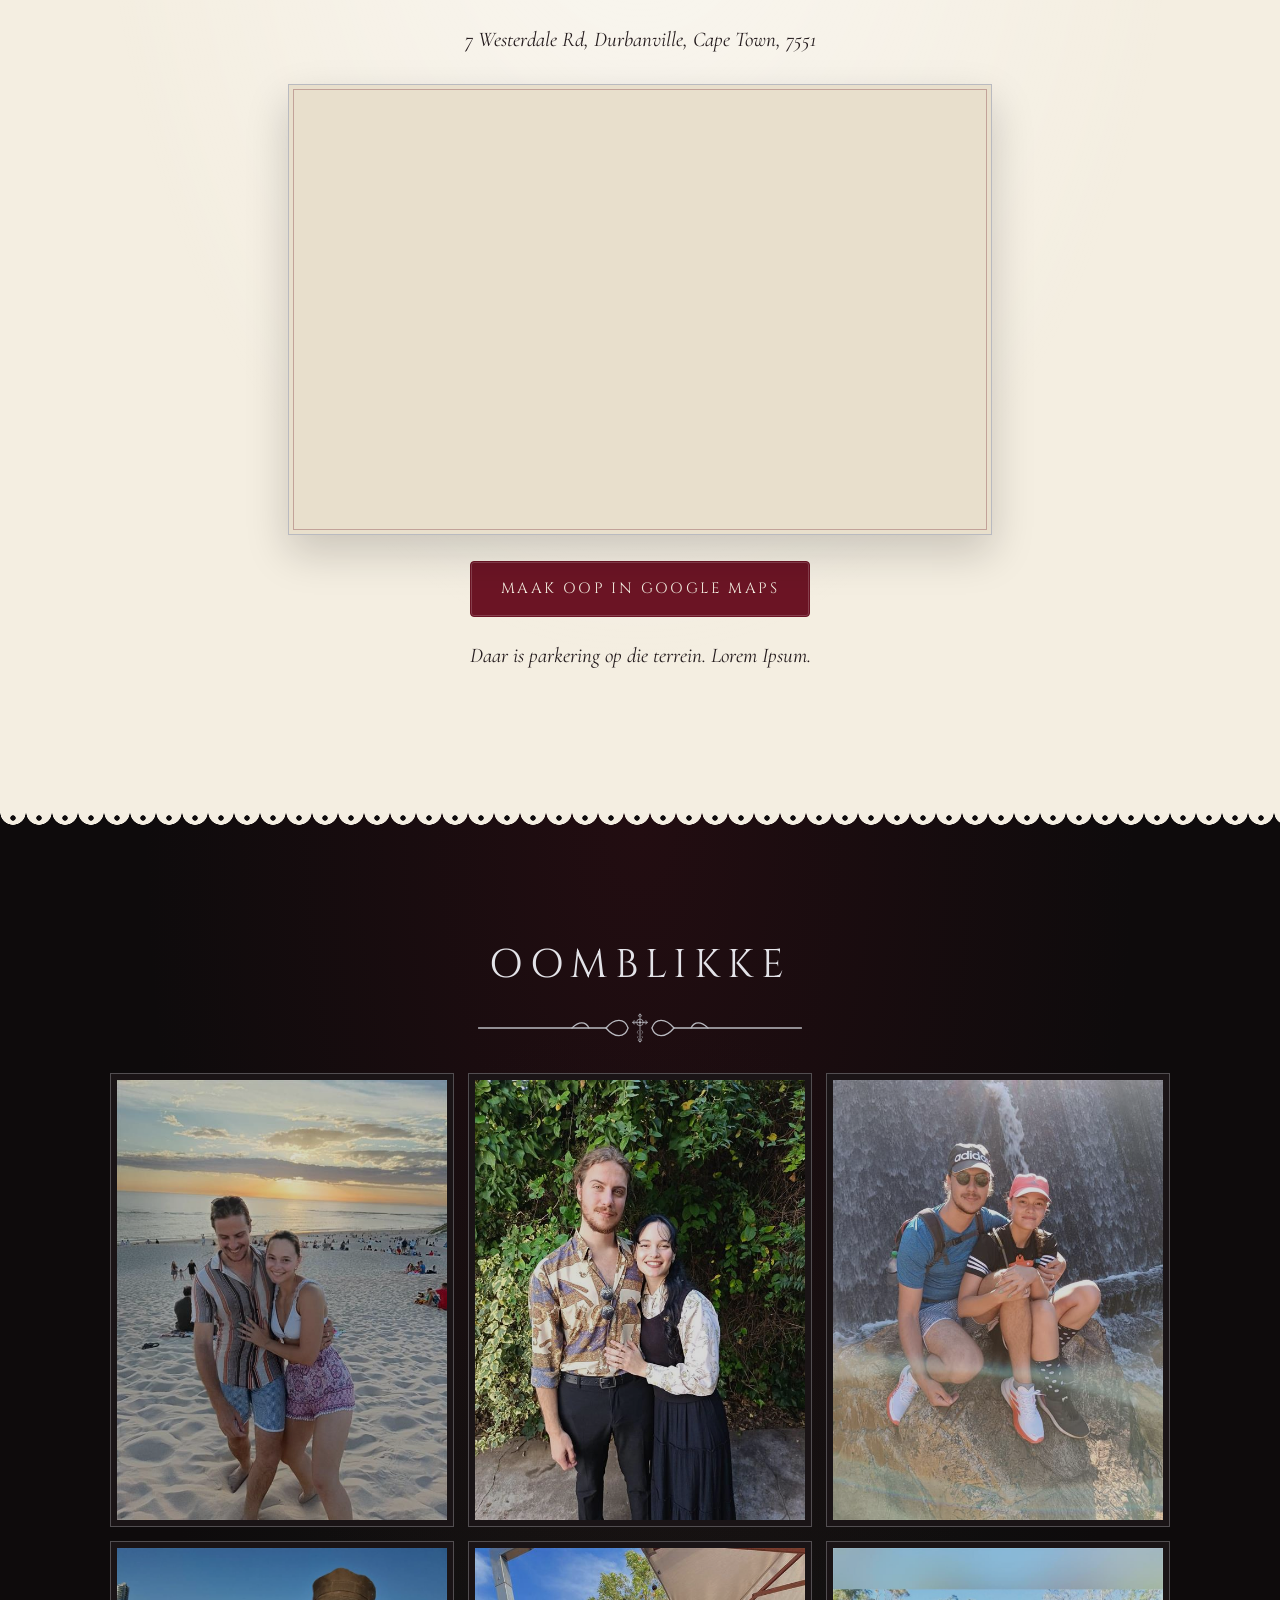
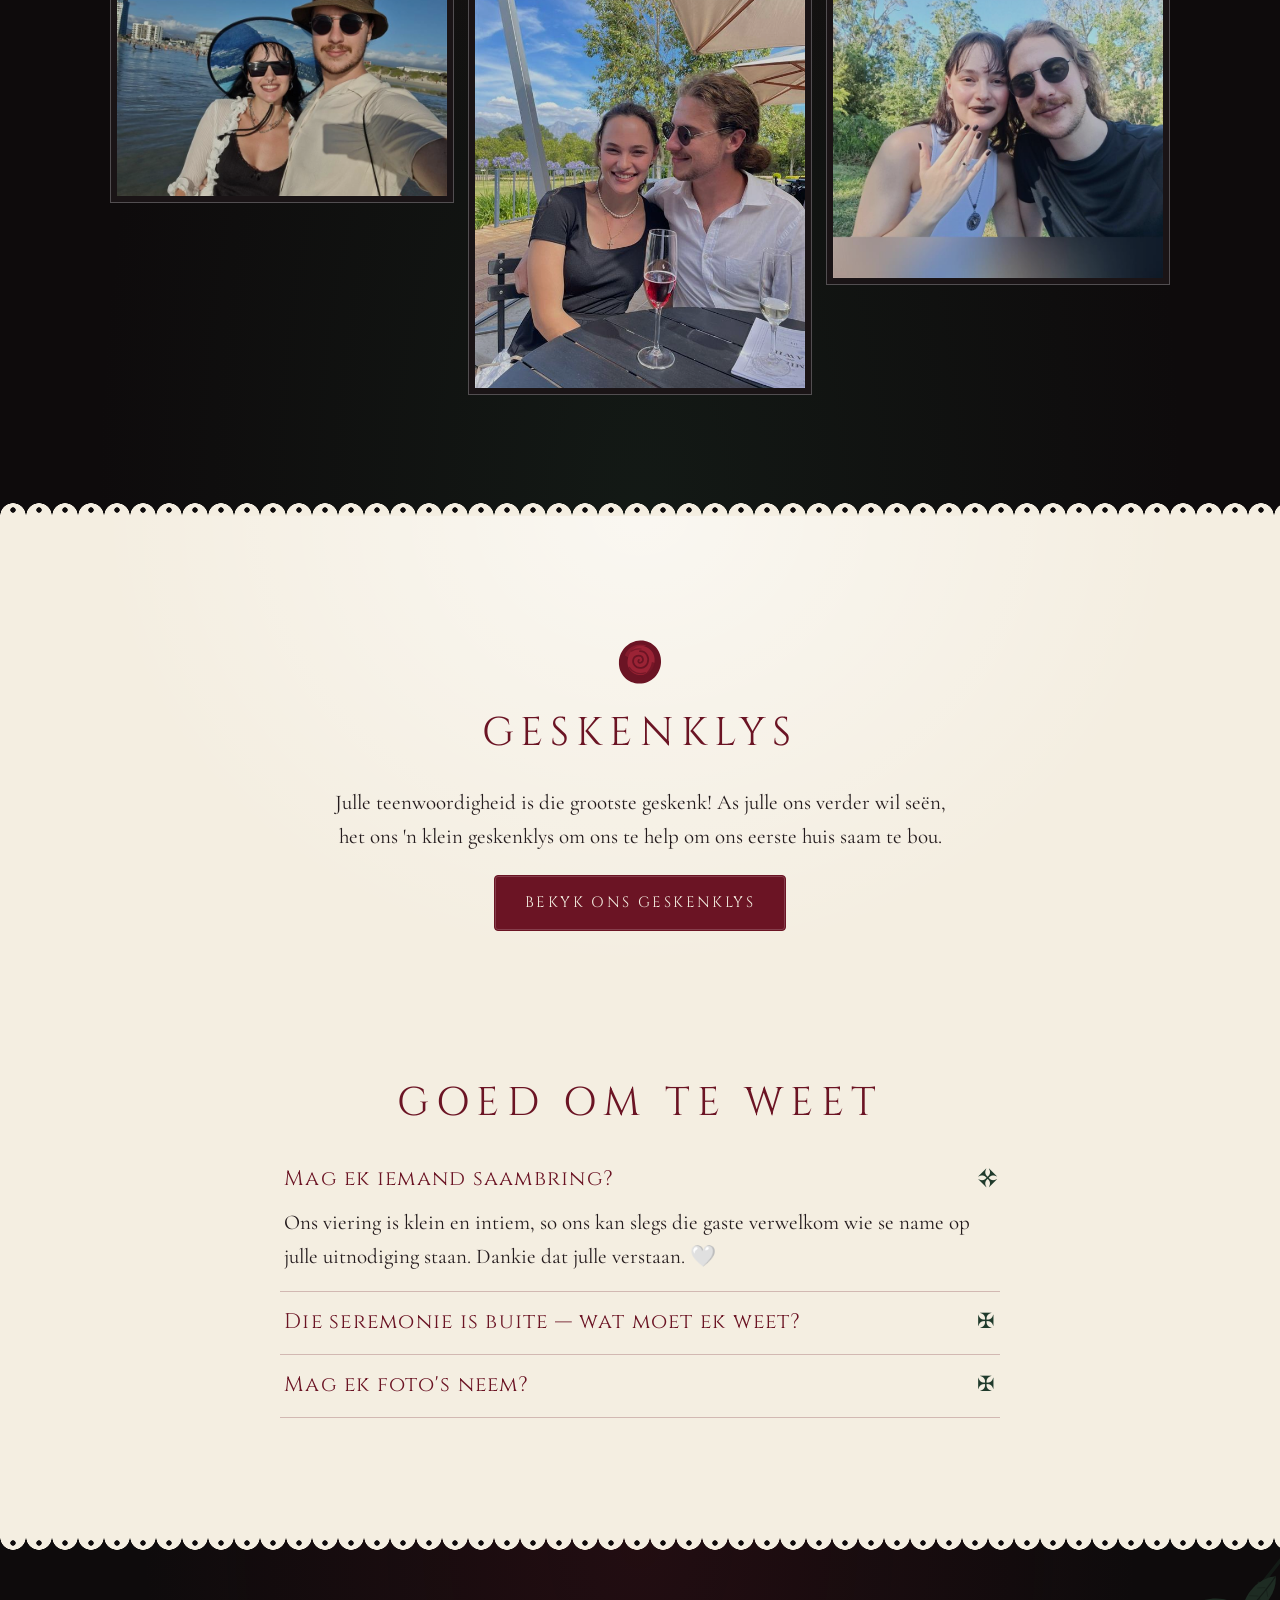
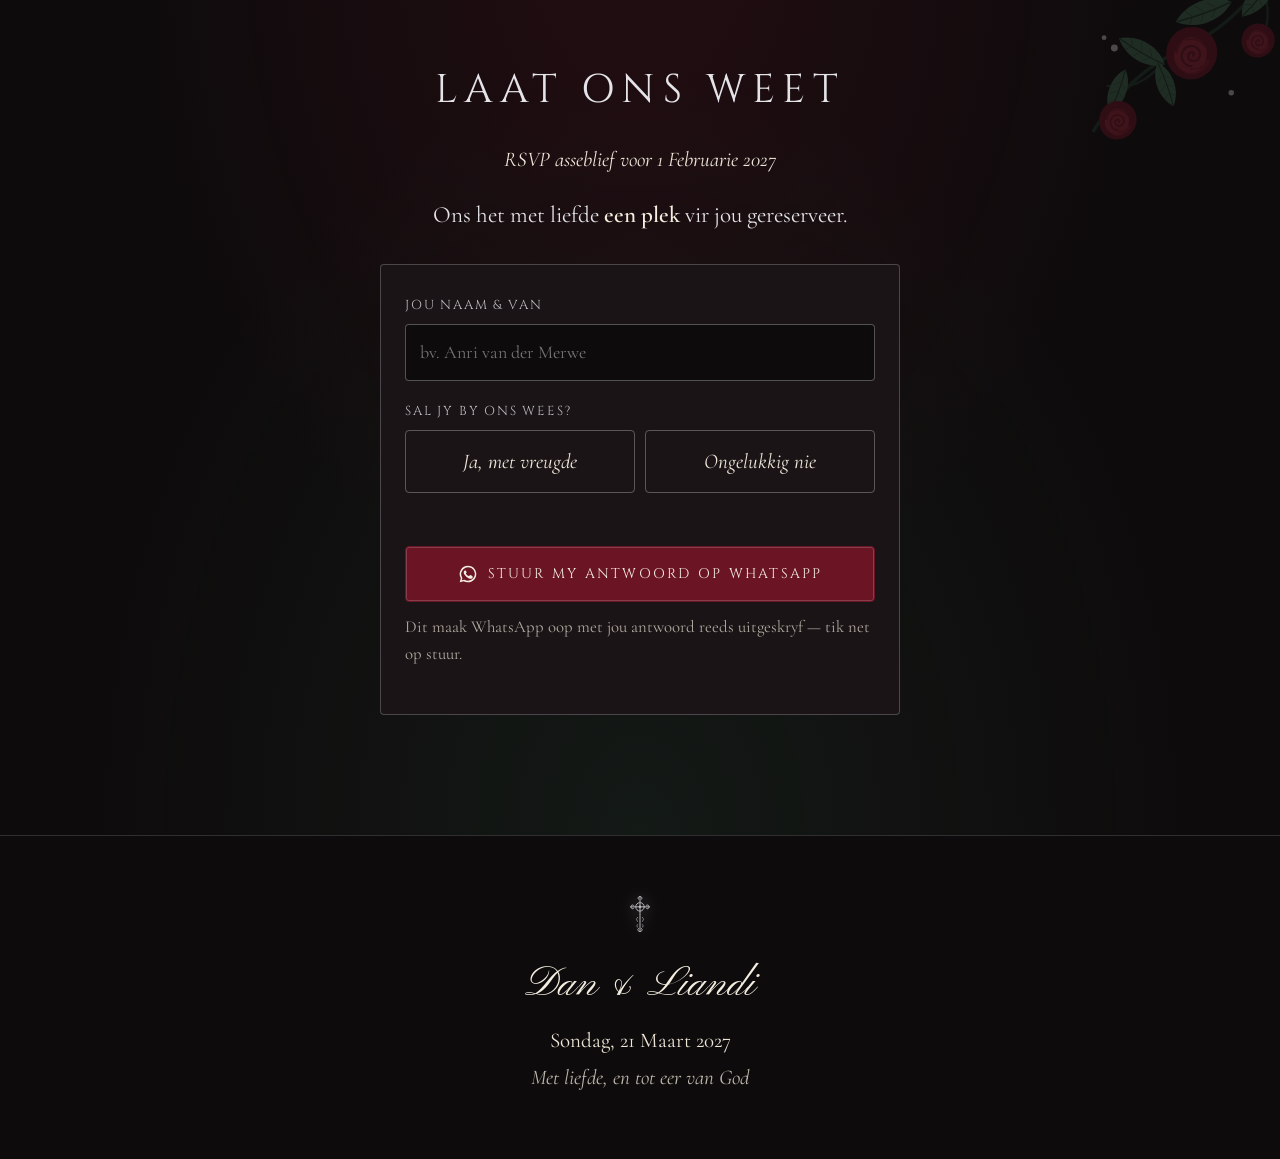
==== commit 597595a9: "Update index.html" ====
--- a/index.html
+++ b/index.html
@@ -10,9 +10,8 @@
   <meta property="og:title" content="Dan &amp; Liandi · Ons Troue">
   <meta property="og:description" content="Jy is genooi! Tik om al die besonderhede te sien en te RSVP.">
   <meta property="og:type" content="website">
-  <meta property="og:image" content="images/placeholder-hero.svg">
+  <meta property="og:image" content="https://lili-bear.github.io/dan-en-liandi-troue/hero-picture.jpg">  
   <meta name="theme-color" content="#0E0B0C">
-
   <link rel="preconnect" href="https://fonts.googleapis.com">
   <link rel="preconnect" href="https://fonts.gstatic.com" crossorigin>
   <link href="https://fonts.googleapis.com/css2?family=Cinzel:wght@400;600&family=Cormorant+Garamond:ital,wght@0,400;0,500;0,600;1,400&family=Pinyon+Script&family=UnifrakturMaguntia&display=swap" rel="stylesheet">
--- a/style.css
+++ b/style.css
@@ -154,9 +154,9 @@
   content: ""; position: absolute; inset: 0;
   background:
     radial-gradient(ellipse at center,
-    rgb(14 11 12 / .50) 0%,
-    rgb(14 11 12 / .75) 80%),
-    linear-gradient(to bottom, transparent 65%, var(--black));
+    rgb(14 11 12 / .30) 30%, // .x is the intensity, x% is the position.
+    rgb(14 11 12 / .65) 70%),
+    linear-gradient(to bottom, transparent 75%, var(--black)); // x% is where the img starts fading to black.
 }
 /*.hero__inner { text-shadow: 0 1px 14px rgba(14,11,12,.75); }*/
 .hero__inner { position: relative; z-index: 2; max-width: 720px; animation: rise 1.6s ease both; }
@@ -330,3 +330,18 @@
   *, *::before, *::after { animation: none !important; transition: none !important; }
   .reveal { opacity: 1; transform: none; }
 }
+
+/* ---------- dark overlay on photos ----------
+   --image-overlay: 0 = no overlay, 0.15 = slight, 0.3 = moody, 0.5 = very dark
+   (the actual amount is set in config.js → theme → imageOverlay) */
+:root { --image-overlay: 0.15; }
+
+.frame img,
+.gallery__grid img {
+  filter: brightness(calc(1 - var(--image-overlay)));
+}
+
+/* gallery photos lighten up slightly when hovered (on computers) */
+.gallery__grid figure:hover img {
+  filter: brightness(calc(1 - var(--image-overlay) / 2));
+}
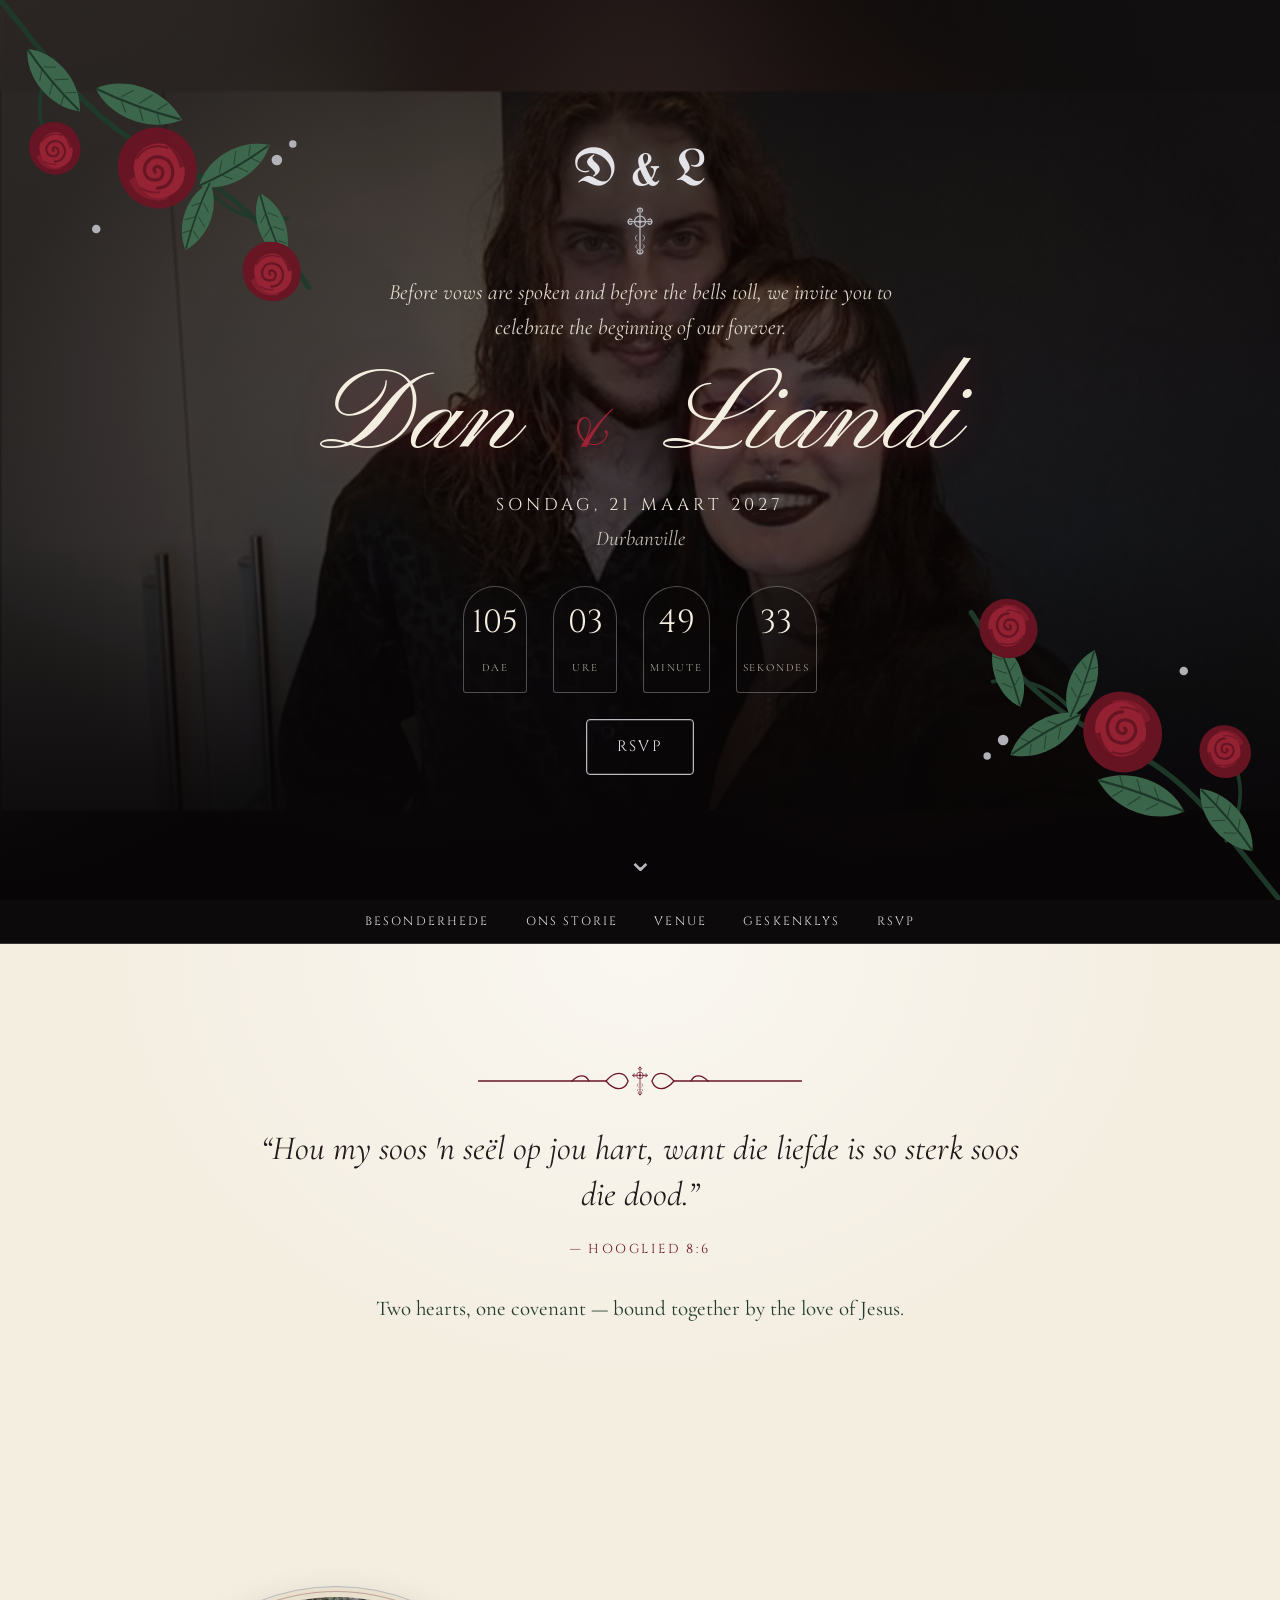
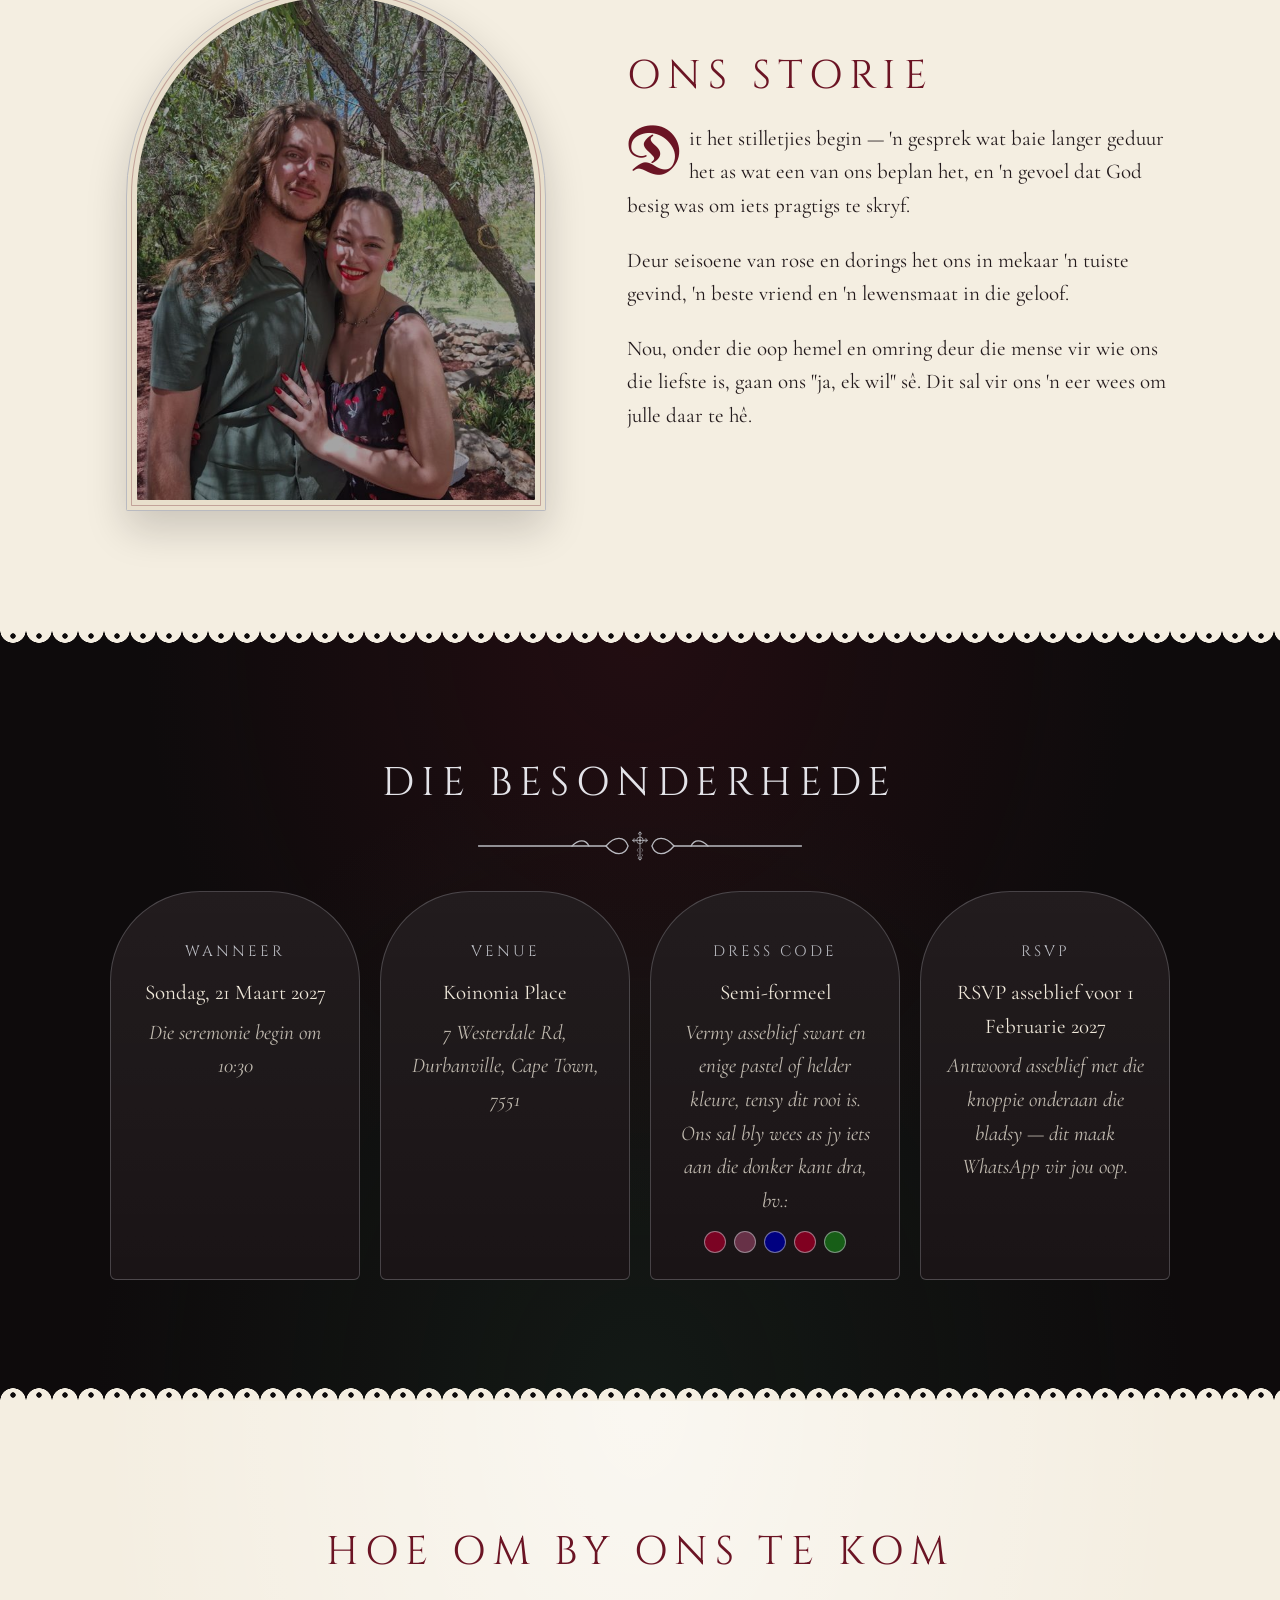
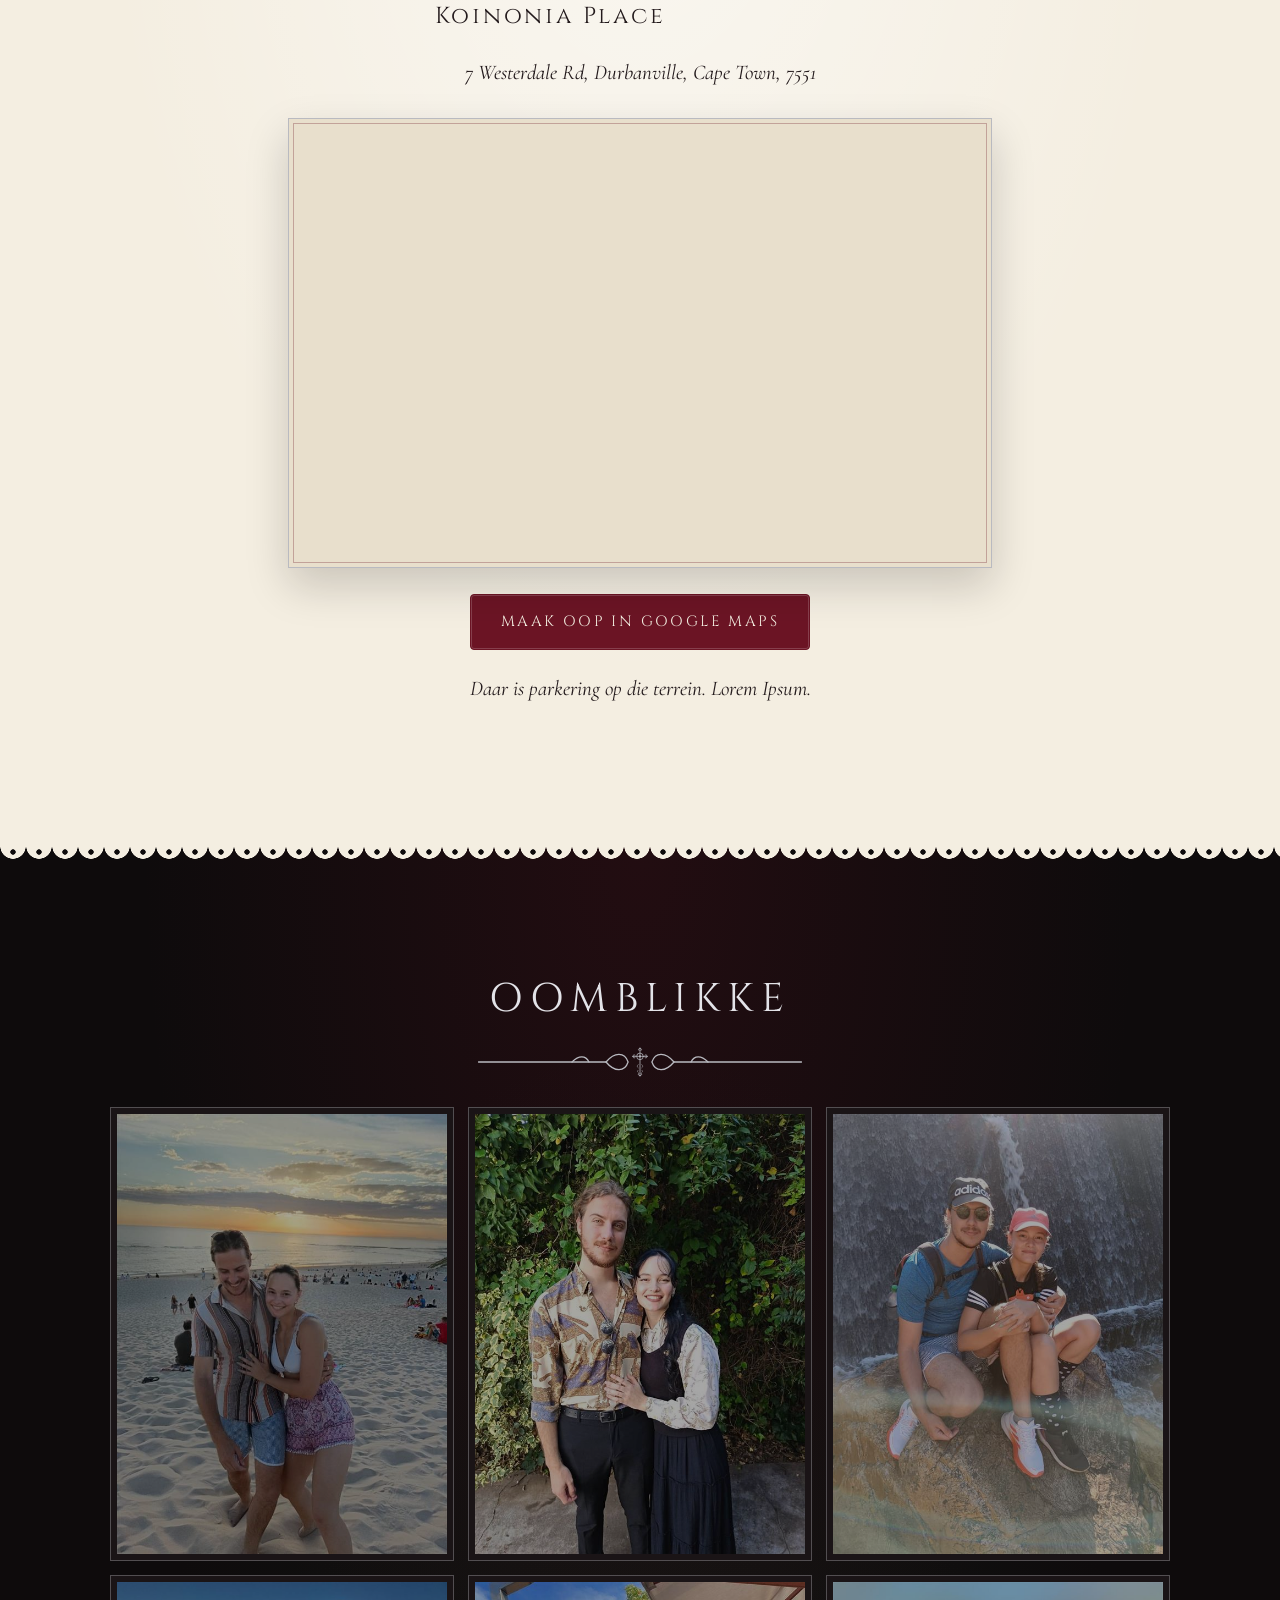
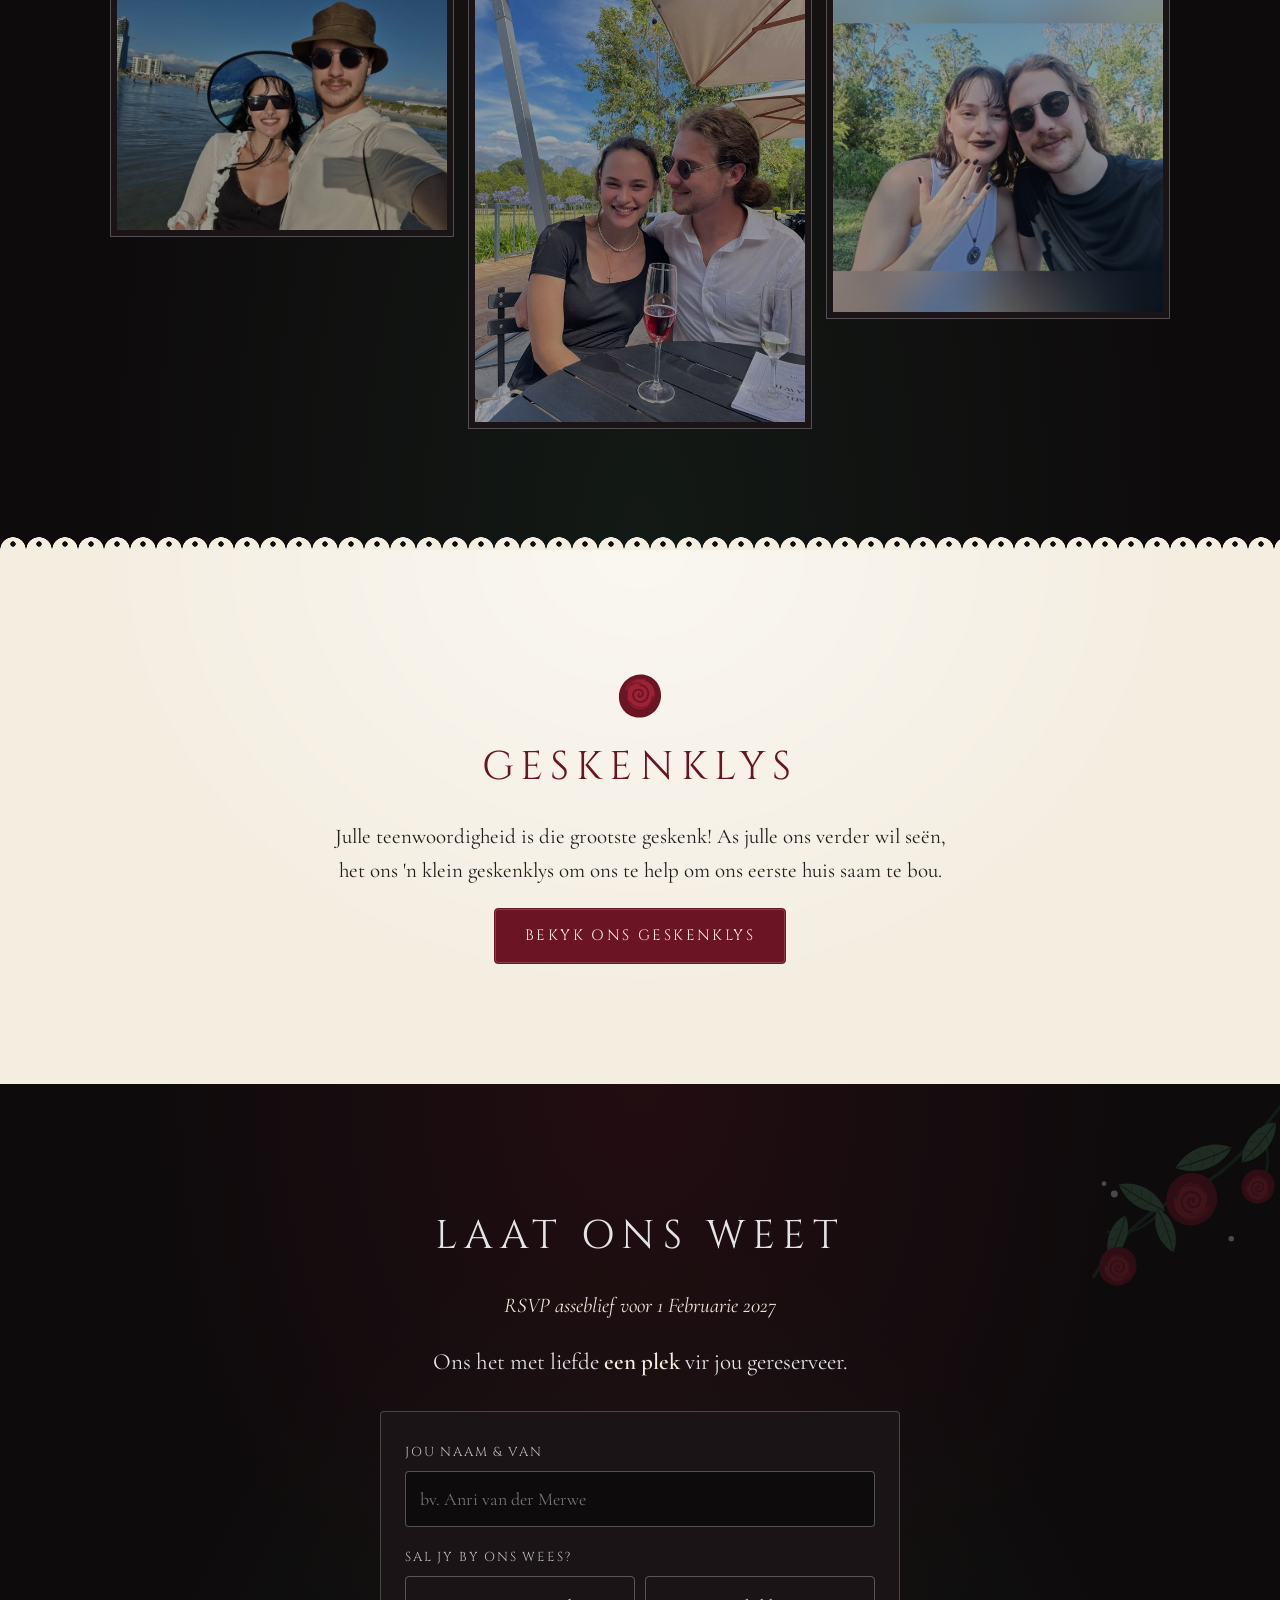
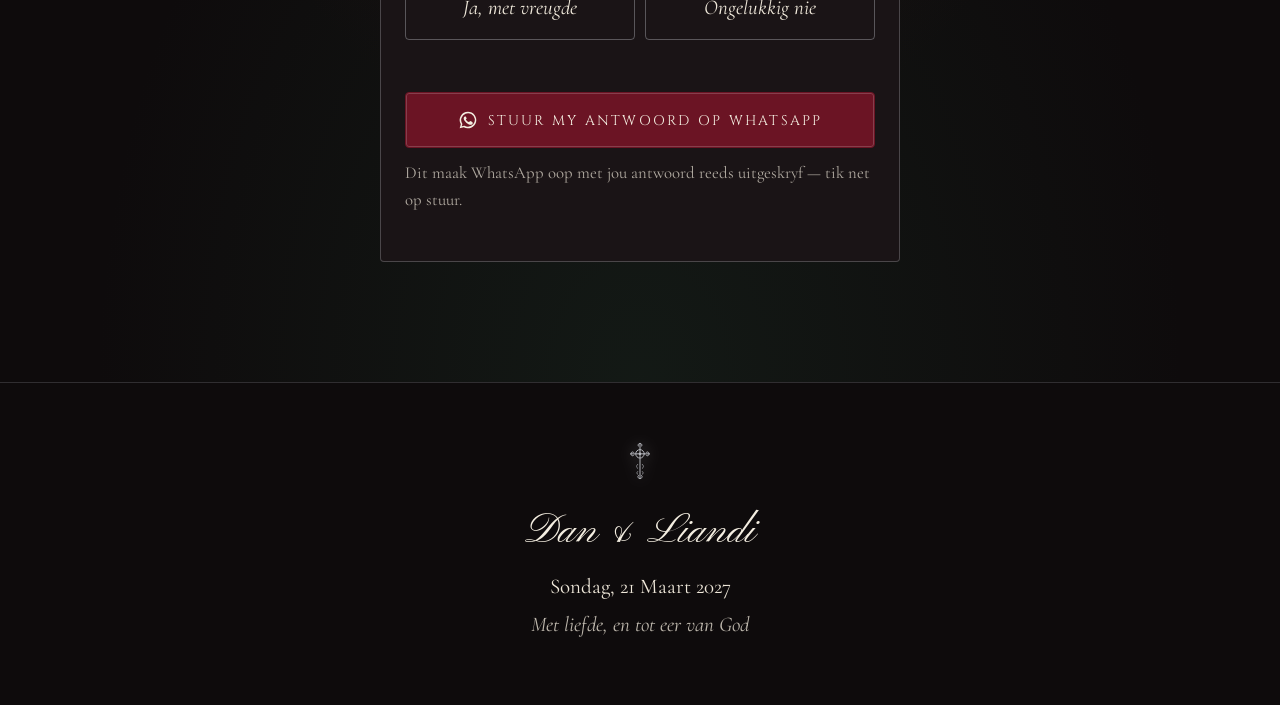
==== commit bb341f6f: "Update index.html" ====
--- a/index.html
+++ b/index.html
@@ -242,7 +242,9 @@
 </main>
 
 <footer class="footer">
-  <svg class="cross-ornament cross-ornament--sm" aria-hidden="true"><use href="#cross"/></svg>
+  <a href="#top" class="to-top" aria-label="Terug na bo" title="Terug na bo">
+    <svg class="cross-ornament cross-ornament--sm" aria-hidden="true"><use href="#cross"/></svg>
+  </a>
   <p class="footer__names"><span data-bind="couple.partner1"></span> <span data-bind="couple.joiner"></span> <span data-bind="couple.partner2"></span></p>
   <p data-bind="dateText"></p>
   <p class="muted" data-bind="words.footer"></p>
--- a/style.css
+++ b/style.css
@@ -154,9 +154,9 @@
   content: ""; position: absolute; inset: 0;
   background:
     radial-gradient(ellipse at center,
-    rgb(14 11 12 / .30) 30%, // .x is the intensity, x% is the position.
-    rgb(14 11 12 / .65) 70%),
-    linear-gradient(to bottom, transparent 75%, var(--black)); // x% is where the img starts fading to black.
+    rgb(14 11 12 / .60) 0%,    /* centre darkness (behind your names) */ /* .x is the intensity, x% is the position.*/
+    rgb(14 11 12 / .85) 75%),  /* edge darkness */
+    linear-gradient(to bottom, transparent 60%, var(--black)); /* fade into black at the bottom */ /* x% is where the img starts fading to black.*/
 }
 /*.hero__inner { text-shadow: 0 1px 14px rgba(14,11,12,.75); }*/
 .hero__inner { position: relative; z-index: 2; max-width: 720px; animation: rise 1.6s ease both; }
